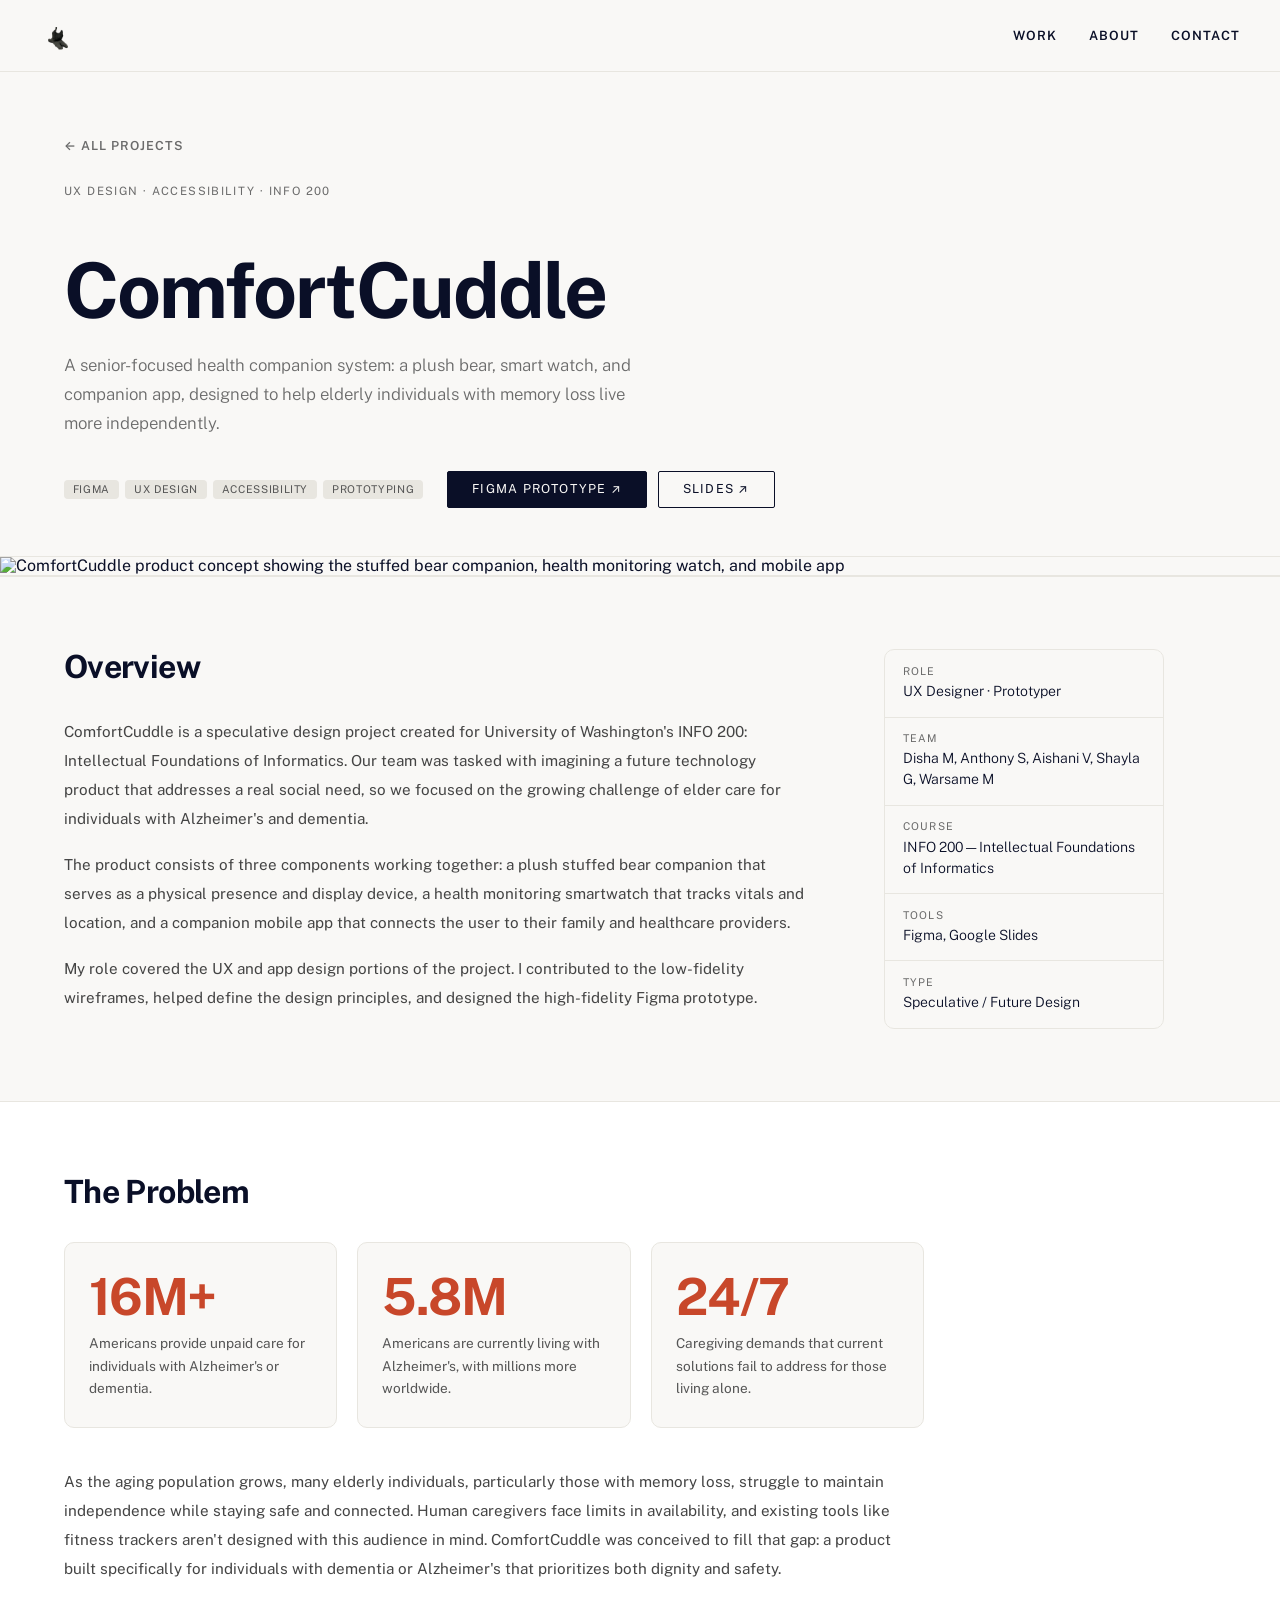
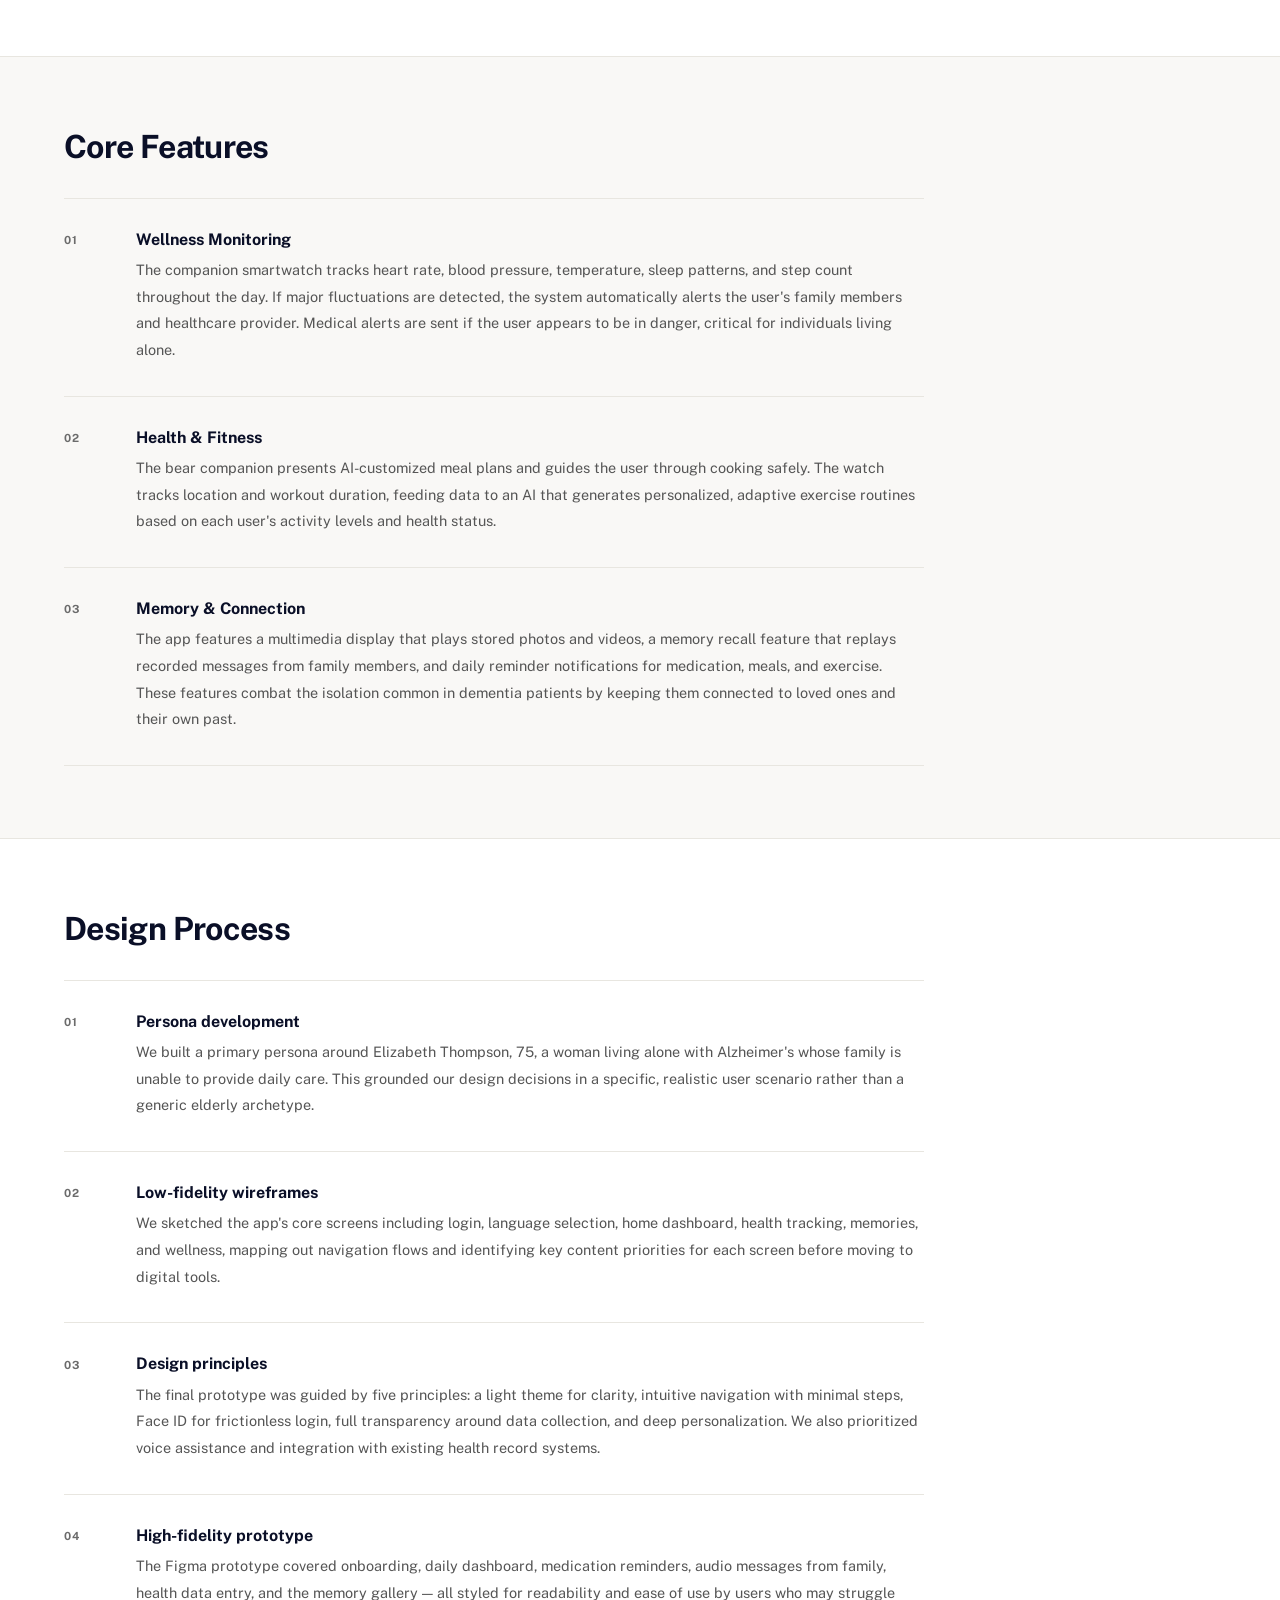
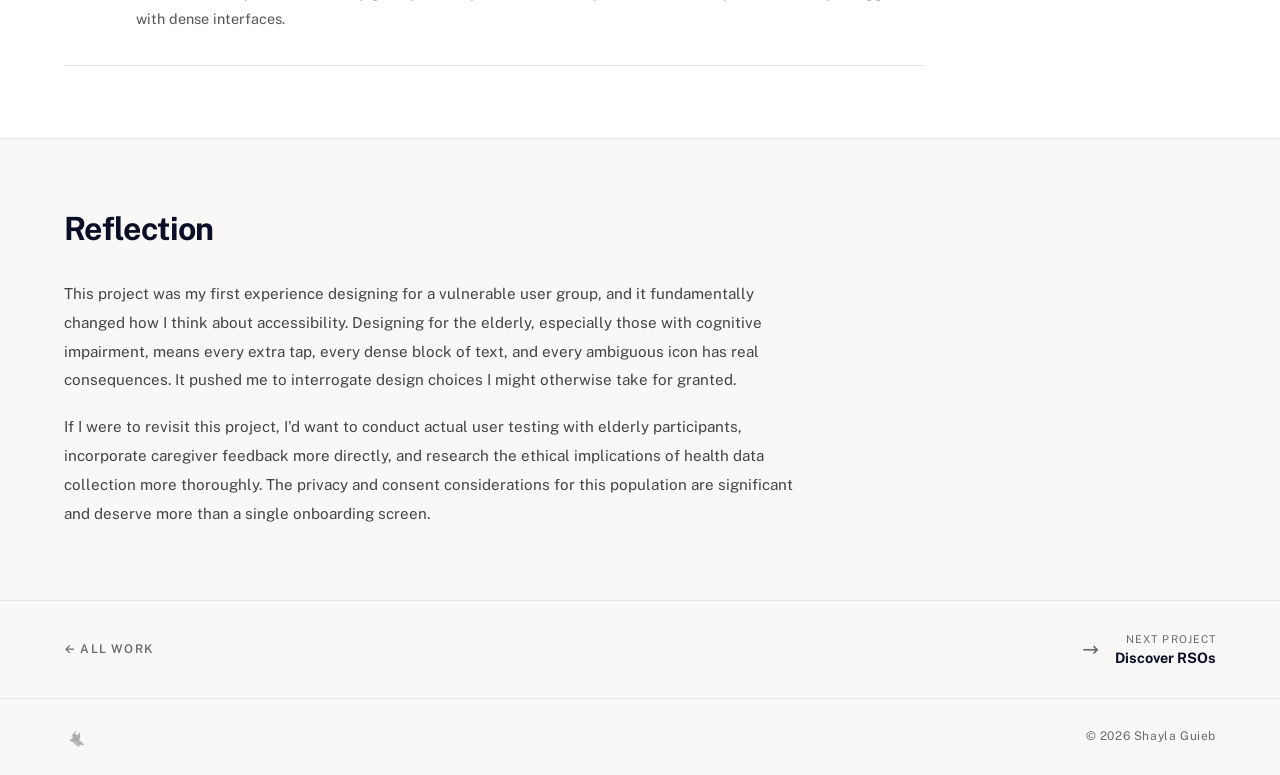
==== comfort-cuddle.html @ de9c9612 "added pages and media" ====
<!DOCTYPE html>
<html lang="en">
<head>
  <meta charset="UTF-8">
  <meta name="viewport" content="width=device-width, initial-scale=1.0">
  <title>ComfortCuddle — Shayla Guieb</title>
  <link rel="icon" type="image/png" href="../img/sparkle.png">
  <link rel="stylesheet" href="../style/normalize.css">
  <link rel="preconnect" href="https://fonts.googleapis.com">
  <link rel="preconnect" href="https://fonts.gstatic.com" crossorigin>
  <link href="https://fonts.googleapis.com/css2?family=Public+Sans:ital,wght@0,300;0,400;0,700;1,300&family=Inter:wght@400;600;700&display=swap" rel="stylesheet">
  <link rel="stylesheet" href="../style/style.css">
  <link rel="stylesheet" href="../style/project.css">
</head>
<body>

  <a href="#project-main" class="skip-link">Skip to main content</a>

  <nav class="navbar">
    <a href="../index.html" class="nav-logo">
      <img src="../img/kitty-logo.png" alt="Shayla Guieb — home">
    </a>
    <button id="nav-toggle" class="nav-toggle" aria-label="Menu" aria-expanded="false" aria-controls="nav-links">☰</button>
    <ul id="nav-links" class="nav-links">
      <li><a href="../index.html#projects">Work</a></li>
      <li><a href="../index.html#about">About</a></li>
      <li><a href="../index.html#contact">Contact</a></li>
    </ul>
  </nav>

  <main id="project-main">

    <header class="project-header">
      <div class="project-header-inner">
        <a href="../index.html#projects" class="back-link" aria-label="Back to all projects">← All projects</a>
        <p class="project-header-category">UX Design · Accessibility · INFO 200</p>
        <h1 class="project-header-title">ComfortCuddle</h1>
        <p class="project-header-summary">A senior-focused health companion system: a plush bear, smart watch, and companion app, designed to help elderly individuals with memory loss live more independently.</p>
        <div class="project-header-meta">
          <div class="tags">
            <span class="tag">Figma</span>
            <span class="tag">UX Design</span>
            <span class="tag">Accessibility</span>
            <span class="tag">Prototyping</span>
          </div>
          <div class="project-header-links">
            <a href="https://www.figma.com/proto/YnvKgkCjQiuyaHupKUK19v/Comfort-Cuddle?page-id=0%3A1&node-id=55-77&p=f&viewport=249%2C291%2C0.11&t=Nt4t6oszc3dZw15t-1&scaling=scale-down&content-scaling=fixed&starting-point-node-id=2%3A2&show-proto-sidebar=1" class="btn btn-filled" target="_blank" rel="noopener noreferrer" aria-label="View Figma prototype (opens in new tab)">Figma prototype ↗</a>
            <a href="https://docs.google.com/presentation/d/1N9ZGpDZ2kBaJhHIk1Wv3n2981c52BxX_RMBIglSvc7k/edit?usp=sharing" class="btn btn-outline" target="_blank" rel="noopener noreferrer" aria-label="View presentation slides (opens in new tab)">Slides ↗</a>
          </div>
        </div>
      </div>
    </header>

    <div class="project-hero-img" role="img" aria-label="ComfortCuddle app prototype screens">
      <img src="../img/comfort-cuddle-bkg.png" alt="ComfortCuddle product concept showing the stuffed bear companion, health monitoring watch, and mobile app">
    </div>

    <section class="project-section" aria-labelledby="overview-heading">
      <div class="project-content-grid">
        <div class="project-prose">
          <h2 id="overview-heading" class="project-section-heading">Overview</h2>
          <p>ComfortCuddle is a speculative design project created for University of Washington's INFO 200: Intellectual Foundations of Informatics. Our team was tasked with imagining a future technology product that addresses a real social need, so we focused on the growing challenge of elder care for individuals with Alzheimer's and dementia.</p>
          <p>The product consists of three components working together: a plush stuffed bear companion that serves as a physical presence and display device, a health monitoring smartwatch that tracks vitals and location, and a companion mobile app that connects the user to their family and healthcare providers.</p>
          <p>My role covered the UX and app design portions of the project. I contributed to the low-fidelity wireframes, helped define the design principles, and designed the high-fidelity Figma prototype.</p>
        </div>
        <aside class="project-sidebar" aria-label="Project details">
          <dl class="project-meta-list">
            <div class="project-meta-item">
              <dt>Role</dt>
              <dd>UX Designer · Prototyper</dd>
            </div>
            <div class="project-meta-item">
              <dt>Team</dt>
              <dd>Disha M, Anthony S, Aishani V, Shayla G, Warsame M</dd>
            </div>
            <div class="project-meta-item">
              <dt>Course</dt>
              <dd>INFO 200 — Intellectual Foundations of Informatics</dd>
            </div>
            <div class="project-meta-item">
              <dt>Tools</dt>
              <dd>Figma, Google Slides</dd>
            </div>
            <div class="project-meta-item">
              <dt>Type</dt>
              <dd>Speculative / Future Design</dd>
            </div>
          </dl>
        </aside>
      </div>
    </section>

    <section class="project-section project-section--alt" aria-labelledby="problem-heading">
      <div class="project-content-wide">
        <h2 id="problem-heading" class="project-section-heading">The Problem</h2>
        <div class="findings-grid">
          <div class="finding">
            <span class="finding-stat">16M+</span>
            <p>Americans provide unpaid care for individuals with Alzheimer's or dementia.</p>
          </div>
          <div class="finding">
            <span class="finding-stat">5.8M</span>
            <p>Americans are currently living with Alzheimer's, with millions more worldwide.</p>
          </div>
          <div class="finding">
            <span class="finding-stat">24/7</span>
            <p>Caregiving demands that current solutions fail to address for those living alone.</p>
          </div>
        </div>
        <div class="project-prose project-prose--padded">
          <p>As the aging population grows, many elderly individuals, particularly those with memory loss, struggle to maintain independence while staying safe and connected. Human caregivers face limits in availability, and existing tools like fitness trackers aren't designed with this audience in mind. ComfortCuddle was conceived to fill that gap: a product built specifically for individuals with dementia or Alzheimer's that prioritizes both dignity and safety.</p>
        </div>
      </div>
    </section>

    <section class="project-section" aria-labelledby="features-heading">
      <div class="project-content-wide">
        <h2 id="features-heading" class="project-section-heading">Core Features</h2>
        <ol class="process-steps">
          <li class="process-step">
            <span class="process-step-number" aria-hidden="true">01</span>
            <div>
              <h3>Wellness Monitoring</h3>
              <p>The companion smartwatch tracks heart rate, blood pressure, temperature, sleep patterns, and step count throughout the day. If major fluctuations are detected, the system automatically alerts the user's family members and healthcare provider. Medical alerts are sent if the user appears to be in danger, critical for individuals living alone.</p>
            </div>
          </li>
          <li class="process-step">
            <span class="process-step-number" aria-hidden="true">02</span>
            <div>
              <h3>Health &amp; Fitness</h3>
              <p>The bear companion presents AI-customized meal plans and guides the user through cooking safely. The watch tracks location and workout duration, feeding data to an AI that generates personalized, adaptive exercise routines based on each user's activity levels and health status.</p>
            </div>
          </li>
          <li class="process-step">
            <span class="process-step-number" aria-hidden="true">03</span>
            <div>
              <h3>Memory &amp; Connection</h3>
              <p>The app features a multimedia display that plays stored photos and videos, a memory recall feature that replays recorded messages from family members, and daily reminder notifications for medication, meals, and exercise. These features combat the isolation common in dementia patients by keeping them connected to loved ones and their own past.</p>
            </div>
          </li>
        </ol>
      </div>
    </section>

    <section class="project-section project-section--alt" aria-labelledby="design-heading">
      <div class="project-content-wide">
        <h2 id="design-heading" class="project-section-heading">Design Process</h2>
        <ol class="process-steps">
          <li class="process-step">
            <span class="process-step-number" aria-hidden="true">01</span>
            <div>
              <h3>Persona development</h3>
              <p>We built a primary persona around Elizabeth Thompson, 75, a woman living alone with Alzheimer's whose family is unable to provide daily care. This grounded our design decisions in a specific, realistic user scenario rather than a generic elderly archetype.</p>
            </div>
          </li>
          <li class="process-step">
            <span class="process-step-number" aria-hidden="true">02</span>
            <div>
              <h3>Low-fidelity wireframes</h3>
              <p>We sketched the app's core screens including login, language selection, home dashboard, health tracking, memories, and wellness, mapping out navigation flows and identifying key content priorities for each screen before moving to digital tools.</p>
            </div>
          </li>
          <li class="process-step">
            <span class="process-step-number" aria-hidden="true">03</span>
            <div>
              <h3>Design principles</h3>
              <p>The final prototype was guided by five principles: a light theme for clarity, intuitive navigation with minimal steps, Face ID for frictionless login, full transparency around data collection, and deep personalization. We also prioritized voice assistance and integration with existing health record systems.</p>
            </div>
          </li>
          <li class="process-step">
            <span class="process-step-number" aria-hidden="true">04</span>
            <div>
              <h3>High-fidelity prototype</h3>
              <p>The Figma prototype covered onboarding, daily dashboard, medication reminders, audio messages from family, health data entry, and the memory gallery — all styled for readability and ease of use by users who may struggle with dense interfaces.</p>
            </div>
          </li>
        </ol>
      </div>
    </section>

    <section class="project-section" aria-labelledby="reflection-heading">
      <div class="project-content-grid">
        <div class="project-prose">
          <h2 id="reflection-heading" class="project-section-heading">Reflection</h2>
          <p>This project was my first experience designing for a vulnerable user group, and it fundamentally changed how I think about accessibility. Designing for the elderly, especially those with cognitive impairment, means every extra tap, every dense block of text, and every ambiguous icon has real consequences. It pushed me to interrogate design choices I might otherwise take for granted.</p>
          <p>If I were to revisit this project, I'd want to conduct actual user testing with elderly participants, incorporate caregiver feedback more directly, and research the ethical implications of health data collection more thoroughly. The privacy and consent considerations for this population are significant and deserve more than a single onboarding screen.</p>
        </div>
      </div>
    </section>

    <nav class="project-nav" aria-label="Navigate between projects">
      <a href="../index.html#projects" class="project-nav-all">← All work</a>
      <a href="discover-rsos.html" class="project-nav-link project-nav-link--next">
        <span class="project-nav-label">
          <span class="project-nav-hint">Next project</span>
          <span class="project-nav-title">Discover RSOs</span>
        </span>
        <span class="project-nav-dir" aria-hidden="true">→</span>
      </a>
    </nav>

  </main>

  <footer class="site-footer">
    <img src="../img/kitty-logo.png" alt="">
    <p>© 2026 Shayla Guieb</p>
  </footer>

  <script src="../js/script.js"></script>
</body>
</html>
---- style/style.css ----
/*------------------------------------------------------------------
  Fonts
------------------------------------------------------------------*/
@import url('https://fonts.googleapis.com/css2?family=Public+Sans:ital,wght@0,300;0,400;0,700;1,300&family=Inter:wght@400;600;700&display=swap');

@font-face {
  font-family: 'Sloop';
  src: url('../assets/Sloop-ScriptThree.woff2') format('woff2'),
       url('../assets/Sloop-ScriptThree.woff')  format('woff'),
       url('../assets/Sloop-ScriptThree.ttf')   format('truetype');
  font-weight: normal;
  font-style: normal;
  font-display: swap;
}

/*------------------------------------------------------------------
  Variables
------------------------------------------------------------------*/
:root {
  --navy:         #0a0f27;
  --off-white:    #f9f8f6;
  --warm-gray:    #e8e6e0;
  --mid-gray:     #6b6b6b;
  --accent:       #c8472a;
  --navbar-h:     4.5rem;
  --font-body:    'Public Sans', system-ui, -apple-system, sans-serif;
  --font-display: 'Public Sans', 'Inter', system-ui, sans-serif;
  --font-script:  'Sloop', 'Segoe Script', 'Brush Script MT', cursive;
}

/*------------------------------------------------------------------
  Base
------------------------------------------------------------------*/
*, *::before, *::after { box-sizing: border-box; margin: 0; padding: 0; }

body {
  font-family: var(--font-body);
  background: var(--off-white);
  color: var(--navy);
  overflow-x: hidden;
}

img { display: block; max-width: 100%; }

/*------------------------------------------------------------------
  Focus styles
------------------------------------------------------------------*/
:focus-visible {
  outline: 2px solid var(--accent);
  outline-offset: 3px;
  border-radius: 2px;
}

/*------------------------------------------------------------------
  Skip navigation
------------------------------------------------------------------*/
.skip-link {
  position: absolute;
  top: -100%;
  left: 1rem;
  background: var(--navy);
  color: var(--off-white);
  padding: 0.5rem 1.25rem;
  font-family: var(--font-display);
  font-size: 0.85rem;
  font-weight: 600;
  letter-spacing: 0.05em;
  border-radius: 0 0 4px 4px;
  z-index: 9999;
  text-decoration: none;
  transition: top 0.15s;
}
.skip-link:focus { top: 0; }

/*------------------------------------------------------------------
  Navbar
------------------------------------------------------------------*/
.navbar {
  position: sticky;
  top: 0;
  z-index: 1000;
  height: var(--navbar-h);
  display: flex;
  align-items: center;
  padding: 0 2.5rem;
  gap: 1.5rem;
  background: var(--off-white);
  border-bottom: 1px solid var(--warm-gray);
}
.nav-logo img { height: 40px; width: auto; }
.nav-links {
  display: flex;
  gap: 2rem;
  list-style: none;
  margin-left: auto;
}
.nav-links a {
  font-size: 0.8rem;
  letter-spacing: 0.08em;
  text-transform: uppercase;
  font-weight: 600;
  font-family: var(--font-display);
  color: var(--navy);
  text-decoration: none;
  transition: opacity 0.2s;
}
.nav-links a:hover { opacity: 0.45; }
.nav-toggle {
  display: none;
  margin-left: auto;
  background: none;
  border: none;
  font-size: 1.5rem;
  cursor: pointer;
  color: var(--navy);
  padding: 0;
}

/*------------------------------------------------------------------
  Hero
------------------------------------------------------------------*/
.hero {
  display: flex;
  align-items: center;
  justify-content: center;
  min-height: calc(100vh - var(--navbar-h));
  padding: 0 4rem;
}
.hero-left {
  display: flex;
  flex-direction: column;
  justify-content: center;
  gap: 2rem;
  max-width: 700px;
  width: 100%;
}
.wordmark { position: relative; display: inline-block; width: fit-content; }
.wordmark-main {
  font-family: var(--font-display);
  font-size: clamp(5rem, 10vw, 10rem);
  font-weight: 700;
  letter-spacing: -0.03em;
  line-height: 1;
  color: var(--navy);
  margin: 0;
}
.wordmark-script {
  font-family: var(--font-script);
  font-size: clamp(2rem, 3vw, 3rem);
  color: var(--navy);
  position: absolute;
  left: 100%;
  top: 85%;
  transform: translateX(-40%) rotate(-18deg);
  transform-origin: left top;
  white-space: nowrap;
  pointer-events: none;
  line-height: 1;
}
.hero-tagline {
  font-size: 0.95rem;
  line-height: 1.85;
  color: var(--mid-gray);
  font-style: italic;
  font-weight: 300;
  font-family: var(--font-body);
  max-width: 300px;
}
.hero-ctas { display: flex; gap: 0.75rem; flex-wrap: wrap; align-items: center; }


/*------------------------------------------------------------------
  Buttons
------------------------------------------------------------------*/
.btn {
  display: inline-block;
  font-family: var(--font-display);
  font-size: 0.78rem;
  letter-spacing: 0.1em;
  text-transform: uppercase;
  text-decoration: none;
  padding: 0.65rem 1.5rem;
  border-radius: 2px;
  border: 1px solid var(--navy);
  transition: background 0.15s, color 0.15s, border-color 0.15s;
  cursor: pointer;
  white-space: nowrap;
}
.btn-filled { background: var(--navy); color: var(--off-white); }
.btn-filled:hover { background: var(--accent); border-color: var(--accent); }
.btn-outline { background: transparent; color: var(--navy); }
.btn-outline:hover { background: var(--navy); color: var(--off-white); }
.btn-sm {
  font-size: 0.72rem;
  padding: 0.45rem 1rem;
  background: transparent;
  color: var(--navy);
  border: 1px solid var(--warm-gray);
  border-radius: 6px;
}
.btn-sm:hover { background: var(--navy); color: var(--off-white); border-color: var(--navy); }

/*------------------------------------------------------------------
  Section chrome
------------------------------------------------------------------*/
section { padding: 5rem 4rem; border-top: 1px solid var(--warm-gray); }
.section-label {
  font-size: 0.7rem;
  letter-spacing: 0.15em;
  text-transform: uppercase;
  color: var(--mid-gray);
  display: flex;
  align-items: center;
  gap: 0.75rem;
  margin-bottom: 3rem;
}
.section-label::after { content: ''; flex: 1; height: 1px; background: var(--warm-gray); }

/*------------------------------------------------------------------
  Projects grid — cards with gap + rounded corners
------------------------------------------------------------------*/
.projects-grid {
  display: grid;
  grid-template-columns: repeat(2, 1fr);
  gap: 1.25rem;
}

.project-card {
  display: flex;
  flex-direction: column;
  border: 1px solid var(--warm-gray);
  border-radius: 12px;
  overflow: hidden;
  background: var(--off-white);
  transition: background 0.2s, box-shadow 0.2s, transform 0.2s;
  cursor: pointer;
}
.project-card:hover {
  background: #fff;
  box-shadow: 0 8px 28px rgba(0,0,0,0.08);
  transform: translateY(-2px);
}

.project-img-wrap {
  width: 100%;
  aspect-ratio: 16 / 9;
  overflow: hidden;
}
.project-img-wrap img {
  width: 100%;
  height: 100%;
  object-fit: cover;
  filter: grayscale(15%);
  transition: filter 0.35s, transform 0.35s;
}
.project-card:hover .project-img-wrap img {
  filter: grayscale(0%);
  transform: scale(1.02);
}
.project-img-placeholder {
  display: flex;
  align-items: center;
  justify-content: center;
}
.project-img-placeholder svg {
  width: 100%;
  height: 100%;
  max-width: 100%;
}

.project-body {
  padding: 1.5rem 1.5rem 1rem;
  flex: 1;
  display: flex;
  flex-direction: column;
  gap: 0.5rem;
}
.project-type {
  font-size: 0.7rem;
  letter-spacing: 0.1em;
  text-transform: uppercase;
  font-family: var(--font-display);
  color: var(--mid-gray);
  display: flex;
  align-items: center;
  gap: 0.5rem;
  flex-wrap: wrap;
}
.project-title {
  font-size: 1.3rem;
  font-weight: 700;
  font-family: var(--font-display);
  color: var(--navy);
  line-height: 1.2;
}
.project-desc { font-size: 0.85rem; color: #555; line-height: 1.75; flex: 1; font-family: var(--font-body); }

.project-footer {
  display: flex;
  justify-content: space-between;
  align-items: center;
  padding: 1rem 1.5rem;
  border-top: 1px solid var(--warm-gray);
  gap: 1rem;
}
.tags { display: flex; gap: 0.4rem; flex-wrap: wrap; }
.tag {
  font-size: 0.67rem;
  letter-spacing: 0.06em;
  text-transform: uppercase;
  padding: 0.2rem 0.55rem;
  background: var(--warm-gray);
  border-radius: 4px;
  color: #555;
}
.badge-wip {
  font-size: 0.65rem;
  letter-spacing: 0.06em;
  text-transform: uppercase;
  padding: 0.15rem 0.5rem;
  background: #fff8dc;
  color: #8a6800;
  border-radius: 4px;
  border: 1px solid #f0d870;
}

/*------------------------------------------------------------------
  About
------------------------------------------------------------------*/
.about-section { background: var(--off-white); }
.about-grid {
  display: grid;
  grid-template-columns: 1fr 1fr;
  gap: 5rem;
  align-items: start;
}
.about-heading {
  font-family: var(--font-display);
  font-size: clamp(3rem, 5vw, 5rem);
  color: var(--navy);
  line-height: 1;
  margin-bottom: 1.5rem;
}
.about-text p { font-size: 0.92rem; color: #444; line-height: 1.85; margin-bottom: 1rem; font-family: var(--font-body); }
.about-meta {
  display: flex;
  flex-direction: column;
  gap: 0.4rem;
  margin-top: 1.5rem;
  padding-top: 1.5rem;
  border-top: 1px solid var(--warm-gray);
}
.about-meta span { font-size: 0.82rem; color: var(--mid-gray); font-weight: 300; }
.about-skills {
  display: grid;
  grid-template-columns: 1fr 1fr;
  gap: 1.25rem;
}
.skill-block {
  padding: 1.25rem;
  border: 1px solid var(--warm-gray);
  border-radius: 10px;
}
.skill-block h4 {
  font-size: 0.68rem;
  letter-spacing: 0.12em;
  text-transform: uppercase;
  color: var(--mid-gray);
  margin-bottom: 0.75rem;
  font-weight: 400;
}
.skill-block ul { list-style: none; display: flex; flex-direction: column; gap: 0.45rem; }
.skill-block li { font-size: 0.88rem; color: var(--navy); font-weight: 300; }

/*------------------------------------------------------------------
  Contact
------------------------------------------------------------------*/
.contact-section {
  background: var(--off-white);
  color: var(--navy);
  text-align: center;
  padding: 6rem 4rem;
}
.contact-section .section-label { justify-content: center; }
.contact-heading {
  font-family: var(--font-display);
  font-size: clamp(3.5rem, 7vw, 6rem);
  color: var(--navy);
  line-height: 1;
  margin-bottom: 1rem;
}
.contact-sub { font-size: 0.95rem; color: var(--mid-gray); margin-bottom: 2.5rem; font-weight: 300; }
.contact-links { display: flex; justify-content: center; gap: 0.75rem; flex-wrap: wrap; }

/*------------------------------------------------------------------
  Footer
------------------------------------------------------------------*/
.site-footer {
  padding: 1.5rem 4rem;
  display: flex;
  justify-content: space-between;
  align-items: center;
  border-top: 1px solid var(--warm-gray);
}
.site-footer img { height: 28px; opacity: 0.35; }
.site-footer p { font-size: 0.75rem; color: var(--mid-gray); letter-spacing: 0.05em; }

/*------------------------------------------------------------------
  3-column on wide screens
------------------------------------------------------------------*/
@media (min-width: 1100px) {
  .projects-grid { grid-template-columns: repeat(3, 1fr); }
}

/*------------------------------------------------------------------
  Tablet
------------------------------------------------------------------*/
@media (max-width: 1024px) {
  .projects-grid { grid-template-columns: 1fr; }
}

/*------------------------------------------------------------------
  Mobile
------------------------------------------------------------------*/
@media (max-width: 700px) {
  .nav-toggle { display: block; }
  .nav-links {
    display: none;
    position: absolute;
    top: var(--navbar-h);
    left: 0; right: 0;
    background: var(--off-white);
    flex-direction: column;
    padding: 1.5rem 2rem;
    gap: 1.5rem;
    margin: 0;
    border-bottom: 1px solid var(--warm-gray);
  }
  .nav-links.active { display: flex; }
  .hero { grid-template-columns: 1fr; min-height: auto; }
  .hero { padding: 0 1.5rem; }
  .hero-left { padding: 3rem 0; }
  section { padding: 3rem 1.5rem; }
  .contact-section { padding: 4rem 1.5rem; }
  .site-footer { padding: 1.5rem; }
  .about-grid { grid-template-columns: 1fr; gap: 2.5rem; }
  .about-skills { grid-template-columns: 1fr 1fr; }
  .projects-grid { grid-template-columns: 1fr; }
}

@media (min-width: 701px) {
  .nav-toggle { display: none !important; }
  .nav-links {
    display: flex !important;
    position: static !important;
    background: none !important;
    flex-direction: row !important;
    border: none !important;
    padding: 0 !important;
  }
}
---- style/project.css ----
/*------------------------------------------------------------------
  project.css
  Styles specific to project detail pages.
  Load AFTER style.css — inherits all variables and base rules.
------------------------------------------------------------------*/

/*------------------------------------------------------------------
  Project header
------------------------------------------------------------------*/
.project-header {
  padding: 4rem 4rem 3rem;
  border-bottom: 1px solid var(--warm-gray);
}
.project-header-inner {
  max-width: 860px;
}
.back-link {
  display: inline-flex;
  align-items: center;
  gap: 0.4rem;
  font-size: 0.78rem;
  letter-spacing: 0.08em;
  text-transform: uppercase;
  font-family: var(--font-display);
  font-weight: 600;
  color: var(--mid-gray);
  text-decoration: none;
  margin-bottom: 2rem;
  transition: color 0.15s;
}
.back-link:hover { color: var(--navy); }

.project-header-category {
  font-size: 0.72rem;
  letter-spacing: 0.12em;
  text-transform: uppercase;
  font-family: var(--font-display);
  color: var(--mid-gray);
  margin-bottom: 0.75rem;
}
.project-header-title {
  font-family: var(--font-display);
  font-size: clamp(2.5rem, 6vw, 5rem);
  font-weight: 700;
  letter-spacing: -0.025em;
  line-height: 1.05;
  color: var(--navy);
  margin-bottom: 1.25rem;
}
.project-header-summary {
  font-size: 1.05rem;
  line-height: 1.75;
  color: var(--mid-gray);
  font-weight: 300;
  max-width: 600px;
  margin-bottom: 2rem;
}
.project-header-meta {
  display: flex;
  align-items: center;
  gap: 1.5rem;
  flex-wrap: wrap;
}
.project-header-links {
  display: flex;
  gap: 0.65rem;
  flex-wrap: wrap;
}

/*------------------------------------------------------------------
  Hero image
------------------------------------------------------------------*/
.project-hero-img {
  width: 100%;
  max-height: 560px;
  overflow: hidden;
  border-bottom: 1px solid var(--warm-gray);
}
.project-hero-img img {
  width: 100%;
  height: 100%;
  object-fit: cover;
  object-position: top center;
  display: block;
}

/*------------------------------------------------------------------
  Section base
------------------------------------------------------------------*/
.project-section {
  padding: 4.5rem 4rem;
  border-top: 1px solid var(--warm-gray);
}
.project-section--alt {
  background: #fff;
}
.project-section-heading {
  font-family: var(--font-display);
  font-size: clamp(1.4rem, 3vw, 2rem);
  font-weight: 700;
  letter-spacing: -0.02em;
  color: var(--navy);
  margin-bottom: 2rem;
}

/*------------------------------------------------------------------
  Layout helpers
------------------------------------------------------------------*/

/* Two-column: prose + sidebar */
.project-content-grid {
  display: grid;
  grid-template-columns: 1fr 280px;
  gap: 5rem;
  align-items: start;
  max-width: 1100px;
}

/* Full-width prose block */
.project-content-wide {
  max-width: 860px;
}

.project-prose p {
  font-size: 0.95rem;
  line-height: 1.9;
  color: #444;
  margin-bottom: 1.1rem;
}
.project-prose p:last-child { margin-bottom: 0; }
.project-prose--padded { margin-top: 2.5rem; }

/*------------------------------------------------------------------
  Sidebar metadata
------------------------------------------------------------------*/
.project-sidebar {
  position: sticky;
  top: calc(var(--navbar-h) + 2rem);
}
.project-meta-list {
  display: flex;
  flex-direction: column;
  gap: 0;
  border: 1px solid var(--warm-gray);
  border-radius: 10px;
  overflow: hidden;
}
.project-meta-item {
  padding: 0.9rem 1.1rem;
  border-bottom: 1px solid var(--warm-gray);
}
.project-meta-item:last-child { border-bottom: none; }
.project-meta-item dt {
  font-size: 0.67rem;
  letter-spacing: 0.12em;
  text-transform: uppercase;
  color: var(--mid-gray);
  font-weight: 400;
  margin-bottom: 0.25rem;
}
.project-meta-item dd {
  font-size: 0.88rem;
  color: var(--navy);
  font-weight: 300;
  line-height: 1.5;
}

/*------------------------------------------------------------------
  Process steps
------------------------------------------------------------------*/
.process-steps {
  list-style: none;
  display: flex;
  flex-direction: column;
  gap: 0;
}
.process-step {
  display: grid;
  grid-template-columns: 3rem 1fr;
  gap: 1.5rem;
  align-items: start;
  padding: 2rem 0;
  border-bottom: 1px solid var(--warm-gray);
}
.process-step:first-child { border-top: 1px solid var(--warm-gray); }
.process-step-number {
  font-family: var(--font-display);
  font-size: 0.7rem;
  font-weight: 700;
  letter-spacing: 0.1em;
  color: var(--mid-gray);
  padding-top: 0.2rem;
}
.process-step h3 {
  font-family: var(--font-display);
  font-size: 1rem;
  font-weight: 700;
  color: var(--navy);
  margin-bottom: 0.5rem;
}
.process-step p {
  font-size: 0.9rem;
  line-height: 1.85;
  color: #555;
}

/*------------------------------------------------------------------
  Figure gallery
------------------------------------------------------------------*/
.project-gallery {
  display: grid;
  grid-template-columns: 1fr 1fr;
  gap: 1.25rem;
}
.project-figure {
  margin: 0;
}
.project-figure--full {
  grid-column: 1 / -1;
}
.project-figure--half {
  grid-column: span 1;
}
.project-figure img {
  width: 100%;
  height: auto;
  border-radius: 8px;
  border: 1px solid var(--warm-gray);
  display: block;
}
.project-figure figcaption {
  font-size: 0.78rem;
  color: var(--mid-gray);
  line-height: 1.6;
  margin-top: 0.6rem;
  font-style: italic;
}

/*------------------------------------------------------------------
  Findings grid
------------------------------------------------------------------*/
.findings-grid {
  display: grid;
  grid-template-columns: repeat(3, 1fr);
  gap: 1.25rem;
  margin-bottom: 0;
}
.finding {
  padding: 1.75rem 1.5rem;
  border: 1px solid var(--warm-gray);
  border-radius: 10px;
  background: var(--off-white);
}
.finding-stat {
  display: block;
  font-family: var(--font-display);
  font-size: clamp(2rem, 4vw, 3.5rem);
  font-weight: 700;
  letter-spacing: -0.03em;
  color: var(--accent);
  line-height: 1;
  margin-bottom: 0.6rem;
}
.finding p {
  font-size: 0.85rem;
  color: #555;
  line-height: 1.65;
}

/*------------------------------------------------------------------
  Project navigation
------------------------------------------------------------------*/
.project-nav {
  display: flex;
  align-items: center;
  justify-content: space-between;
  padding: 2rem 4rem;
  border-top: 1px solid var(--warm-gray);
  gap: 1rem;
}
.project-nav-link {
  display: flex;
  align-items: center;
  gap: 1rem;
  text-decoration: none;
  color: var(--navy);
  transition: opacity 0.2s;
  max-width: 280px;
}
.project-nav-link:hover { opacity: 0.5; }
.project-nav-link--next { text-align: right; flex-direction: row-reverse; }
.project-nav-dir {
  font-size: 1.25rem;
  color: var(--mid-gray);
  flex-shrink: 0;
}
.project-nav-label {
  display: flex;
  flex-direction: column;
  gap: 0.2rem;
}
.project-nav-hint {
  font-size: 0.67rem;
  letter-spacing: 0.1em;
  text-transform: uppercase;
  color: var(--mid-gray);
  font-family: var(--font-display);
}
.project-nav-title {
  font-size: 0.9rem;
  font-weight: 700;
  font-family: var(--font-display);
  line-height: 1.2;
}
.project-nav-all {
  font-size: 0.75rem;
  letter-spacing: 0.1em;
  text-transform: uppercase;
  font-family: var(--font-display);
  font-weight: 600;
  color: var(--mid-gray);
  text-decoration: none;
  flex-shrink: 0;
  transition: color 0.15s;
}
.project-nav-all:hover { color: var(--navy); }

/*------------------------------------------------------------------
  Tablet
------------------------------------------------------------------*/
@media (max-width: 1024px) {
  .project-content-grid {
    grid-template-columns: 1fr;
    gap: 2.5rem;
  }
  .project-sidebar {
    position: static;
  }
  .project-meta-list {
    display: grid;
    grid-template-columns: 1fr 1fr;
  }
  .project-meta-item:nth-last-child(-n+2) { border-bottom: none; }
  .findings-grid { grid-template-columns: 1fr 1fr; }
}

/*------------------------------------------------------------------
  Mobile
------------------------------------------------------------------*/
@media (max-width: 700px) {
  .project-header { padding: 2.5rem 1.5rem 2rem; }
  .project-section { padding: 3rem 1.5rem; }
  .project-gallery { grid-template-columns: 1fr; }
  .project-figure--half { grid-column: 1 / -1; }
  .findings-grid { grid-template-columns: 1fr; }
  .project-meta-list { grid-template-columns: 1fr; }
  .project-meta-item:nth-last-child(-n+2) { border-bottom: 1px solid var(--warm-gray); }
  .project-meta-item:last-child { border-bottom: none; }
  .project-nav { padding: 1.5rem; flex-wrap: wrap; }
  .project-nav-link { max-width: 100%; }
}
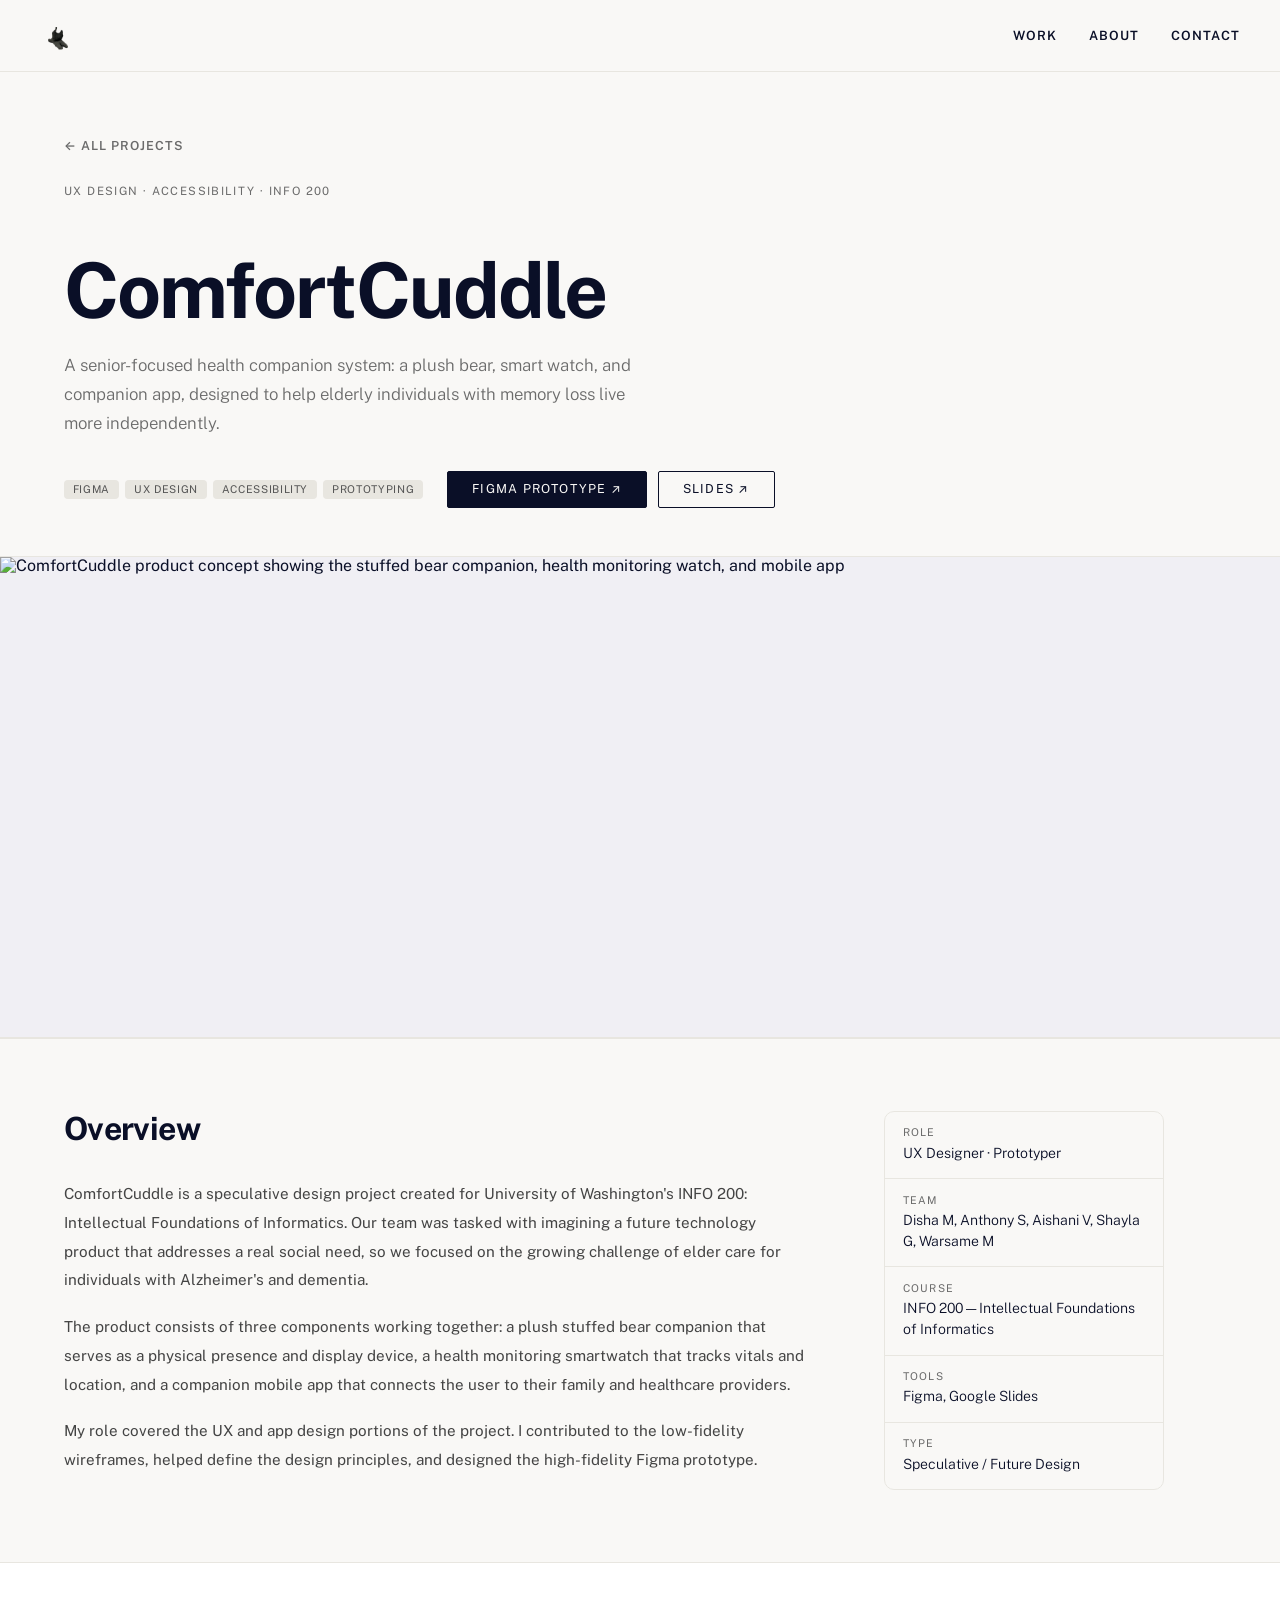
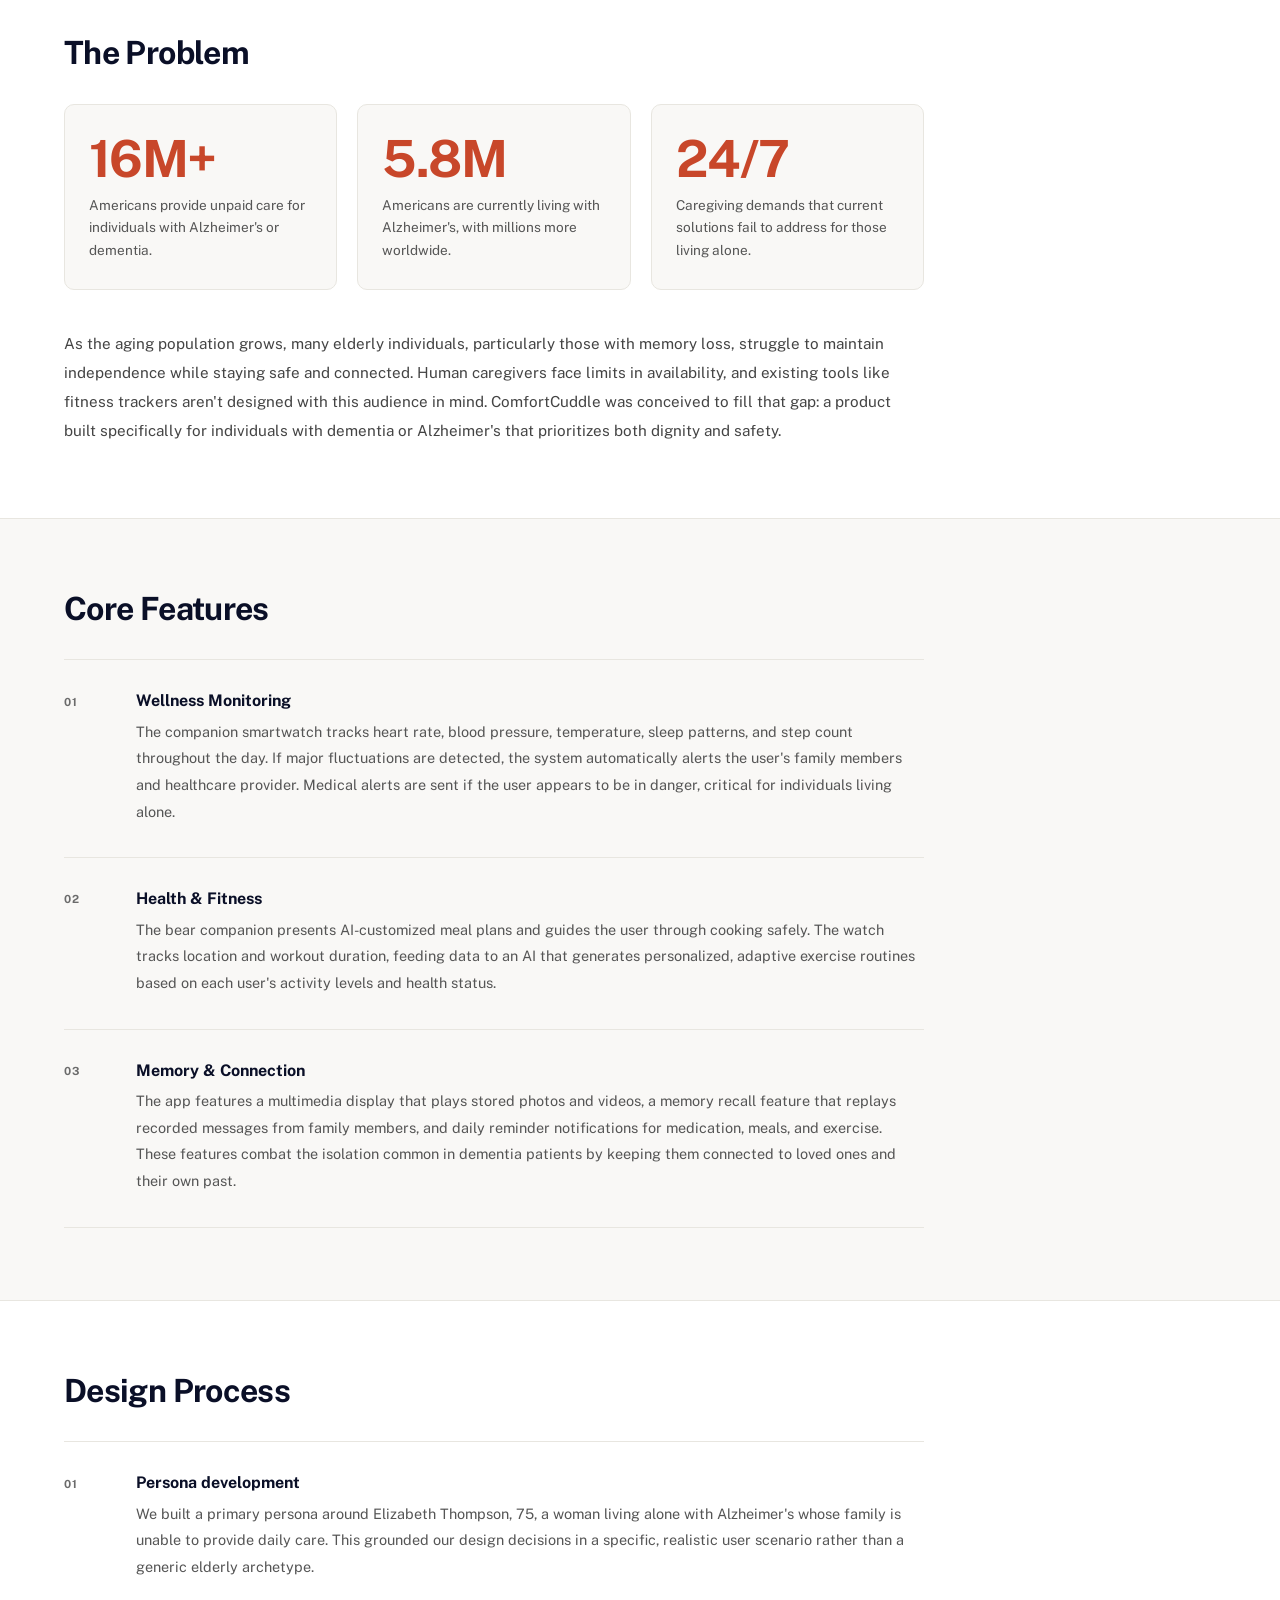
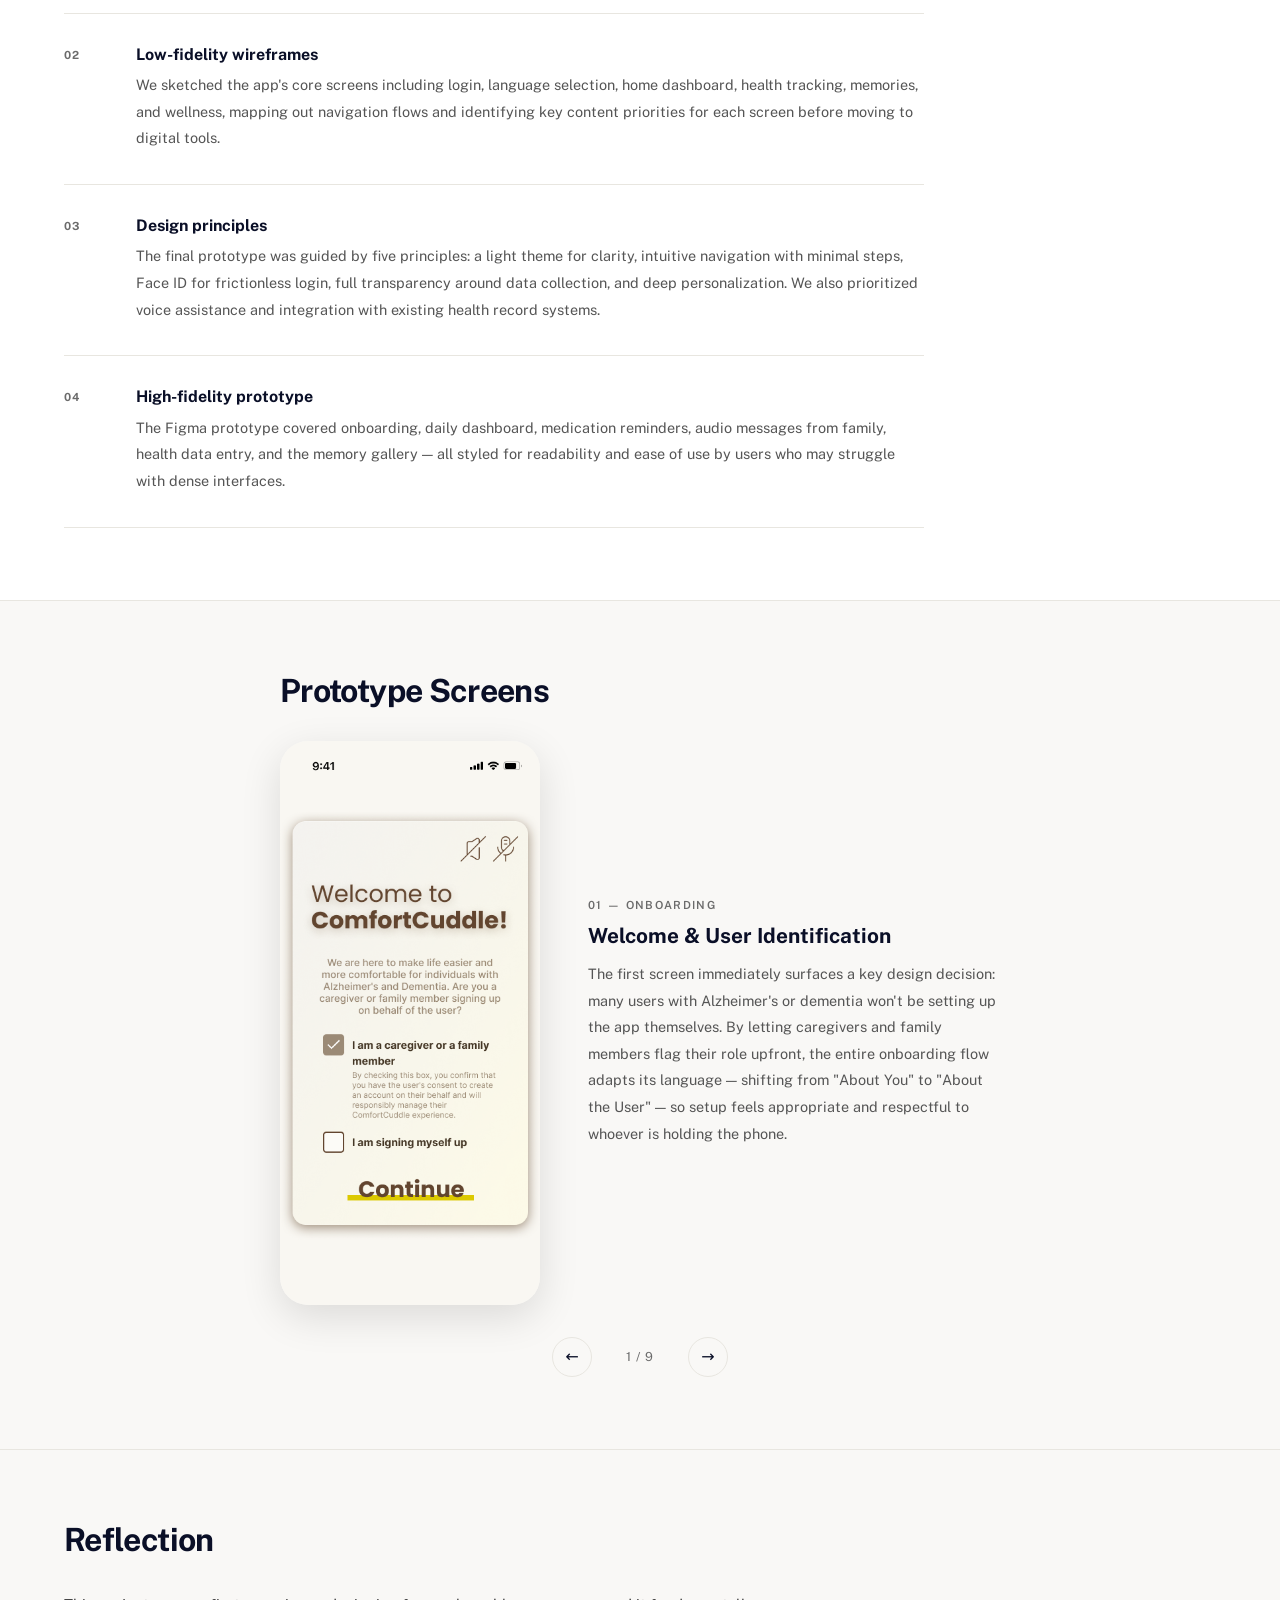
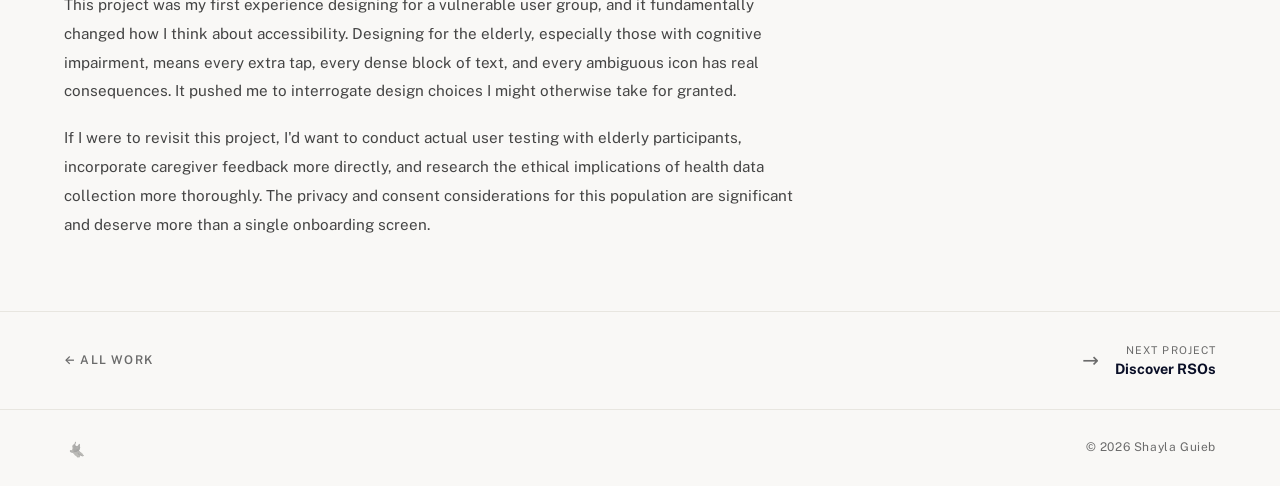
==== commit bc0ecad9: "add project page content" ====
--- a/comfort-cuddle.html
+++ b/comfort-cuddle.html
@@ -178,6 +178,115 @@
       </div>
     </section>
 
+    <section class="project-section" aria-labelledby="screens-heading">
+      <div class="project-content-centered">
+        <h2 id="screens-heading" class="project-section-heading">Prototype Screens</h2>
+
+        <div class="screen-carousel" role="region" aria-label="App prototype screens carousel">
+          <div class="screen-carousel-track">
+
+            <!-- Slide 1 -->
+            <div class="screen-slide active" role="group" aria-label="Screen 1 of 9: Welcome & User Identification">
+              <img src="../img/user-identification.png" alt="Welcome screen asking whether the user is a caregiver or signing up for themselves, with a checkbox for 'I am a caregiver or a family member' selected">
+              <div class="screen-slide-info">
+                <p class="screen-slide-label">01 — Onboarding</p>
+                <h3 class="screen-slide-title">Welcome &amp; User Identification</h3>
+                <p class="screen-caption">The first screen immediately surfaces a key design decision: many users with Alzheimer's or dementia won't be setting up the app themselves. By letting caregivers and family members flag their role upfront, the entire onboarding flow adapts its language — shifting from "About You" to "About the User" — so setup feels appropriate and respectful to whoever is holding the phone.</p>
+              </div>
+            </div>
+
+            <!-- Slide 2 -->
+            <div class="screen-slide" role="group" aria-label="Screen 2 of 9: Privacy & Data Collection">
+              <img src="../img/data-collection.png" alt="Privacy consent screen explaining how ComfortCuddle uses health data, with a Continue button">
+              <div class="screen-slide-info">
+                <p class="screen-slide-label">02 — Onboarding</p>
+                <h3 class="screen-slide-title">Privacy &amp; Data Consent</h3>
+                <p class="screen-caption">Before any data is collected, the app presents a plain-language explanation of how health information is used — to improve services, personalize recommendations, and support research. One of our five core design principles was full transparency around data collection, especially critical for a vulnerable population whose consent must be obtained thoughtfully and explicitly.</p>
+              </div>
+            </div>
+
+            <!-- Slide 3 -->
+            <div class="screen-slide" role="group" aria-label="Screen 3 of 9: Onboarding Goals Quiz">
+              <img src="../img/onboarding-quiz.png" alt="Onboarding screen asking the user to select their goals for ComfortCuddle: Health, Memory, or Wellness">
+              <div class="screen-slide-info">
+                <p class="screen-slide-label">03 — Onboarding</p>
+                <h3 class="screen-slide-title">Goals Quiz</h3>
+                <p class="screen-caption">Rather than dumping users into a generic dashboard, the onboarding asks what matters most: Health, Memory, or Wellness. Large tap targets and single-word labels reduce cognitive load for users who may struggle with dense text. Answers feed directly into the AI's personalization engine, shaping what the app surfaces first each day.</p>
+              </div>
+            </div>
+
+            <!-- Slide 4 -->
+            <div class="screen-slide" role="group" aria-label="Screen 4 of 9: Profile Setup — Demographics (Caretaker flow)">
+              <img src="../img/profile-demographics-caretaker.png" alt="Profile setup form titled 'About the User' with fields for name, gender identity, pronouns, and age — shown in caretaker flow">
+              <div class="screen-slide-info">
+                <p class="screen-slide-label">04 — Profile Setup</p>
+                <h3 class="screen-slide-title">Demographics — Caretaker Flow</h3>
+                <p class="screen-caption">When a caregiver is setting up the profile, the form header reads "About the User" rather than "About You." This small copy shift carries real weight: it preserves the dignity of the person the account belongs to, and keeps the caregiver's role as a facilitator — not the subject — clear throughout setup.</p>
+              </div>
+            </div>
+
+            <!-- Slide 5 -->
+            <div class="screen-slide" role="group" aria-label="Screen 5 of 9: Profile Setup — Health Information (Caretaker flow)">
+              <img src="../img/profile-health-caretaker.png" alt="Health setup form titled 'About their health' with fields for heart rate, blood pressure, medications, healthcare provider, and options to connect a health app or provider chart">
+              <div class="screen-slide-info">
+                <p class="screen-slide-label">05 — Profile Setup</p>
+                <h3 class="screen-slide-title">Health Information</h3>
+                <p class="screen-caption">The health form captures baseline vitals, current medications, and the user's healthcare provider — the foundation the watch needs to detect meaningful deviations. Two integration buttons let caregivers connect an existing health app or pull records directly from the provider's chart system, reducing manual entry and the risk of errors.</p>
+              </div>
+            </div>
+
+            <!-- Slide 6 -->
+            <div class="screen-slide" role="group" aria-label="Screen 6 of 9: Home Dashboard">
+              <img src="../img/overview.png" alt="Home dashboard showing a medication reminder at 1:00 PM, an audio message from grandchildren, a Your Week section with cards for Wellness Guide, Wellness Alert, and Memories, and a bottom navigation bar">
+              <div class="screen-slide-info">
+                <p class="screen-slide-label">06 — Daily Use</p>
+                <h3 class="screen-slide-title">Home Dashboard</h3>
+                <p class="screen-caption">The dashboard is the emotional center of the app. A medication reminder anchors the top with clear time and dosage. Below it, a voice message from family plays inline — the waveform visualization is familiar and inviting. The "Your Week" card row surfaces the most urgent context — including a Wellness Alert — without overwhelming the user with information.</p>
+              </div>
+            </div>
+
+            <!-- Slide 7 -->
+            <div class="screen-slide" role="group" aria-label="Screen 7 of 9: Wellness Alert">
+              <img src="../img/wellness-warning.png" alt="Wellness screen showing a red alert banner warning of a high temperature reading and stating the healthcare provider has been contacted, alongside heart rate, blood pressure, sleep, and mental status data">
+              <div class="screen-slide-info">
+                <p class="screen-slide-label">07 — Safety</p>
+                <h3 class="screen-slide-title">Wellness Warning</h3>
+                <p class="screen-caption">When the watch detects a concerning reading — here, a high body temperature — the app surfaces a plain-language alert and confirms that the healthcare provider has already been notified. The user doesn't need to take any action; the system acts for them. This screen embodies the core safety promise of ComfortCuddle for individuals living alone.</p>
+              </div>
+            </div>
+
+            <!-- Slide 8 -->
+            <div class="screen-slide" role="group" aria-label="Screen 8 of 9: Health and Fitness">
+              <img src="../img/health-fitness.png" alt="Health and Fitness screen showing today's activities: 2,500 steps walking for 1 hour at moderate intensity, light yoga for 45 minutes at low intensity, 8 hours sleep, and 54 oz water intake">
+              <div class="screen-slide-info">
+                <p class="screen-slide-label">08 — Daily Use</p>
+                <h3 class="screen-slide-title">Health &amp; Fitness</h3>
+                <p class="screen-caption">Activity data from the smartwatch surfaces here as a clean daily log. Each card names the activity, duration, and intensity — information the AI uses to generate tomorrow's adaptive routine. Sleep and hydration fill in the full picture. A "Give these a try" section scrolls below, offering personalized suggestions without being prescriptive.</p>
+              </div>
+            </div>
+
+            <!-- Slide 9 -->
+            <div class="screen-slide" role="group" aria-label="Screen 9 of 9: Memory Gallery">
+              <img src="../img/memory.png" alt="Memory screen titled 'Through the Years' showing a chronological photo gallery with family photos labeled Halloween 2018, Summer Photoshoot 2016, and Blueberry Picking 2015">
+              <div class="screen-slide-info">
+                <p class="screen-slide-label">09 — Daily Use</p>
+                <h3 class="screen-slide-title">Memory Gallery</h3>
+                <p class="screen-caption">The memory gallery surfaces family photos in reverse chronological order, labeled with the event and year. For users with Alzheimer's, this isn't just a photo album — it's a daily anchoring tool. Named events give context that a date alone can't provide. Family members can add new photos and recordings remotely, keeping the gallery alive and current.</p>
+              </div>
+            </div>
+
+          </div><!-- /.screen-carousel-track -->
+
+          <div class="screen-carousel-controls">
+            <button class="carousel-btn" id="carousel-prev" aria-label="Previous screen">←</button>
+            <span class="carousel-counter" aria-live="polite" aria-atomic="true">1 / 9</span>
+            <button class="carousel-btn" id="carousel-next" aria-label="Next screen">→</button>
+          </div>
+        </div><!-- /.screen-carousel -->
+
+      </div>
+    </section>
+
     <section class="project-section" aria-labelledby="reflection-heading">
       <div class="project-content-grid">
         <div class="project-prose">
@@ -207,5 +316,29 @@
   </footer>
 
   <script src="../js/script.js"></script>
+  <script>
+    (function () {
+      const slides = document.querySelectorAll('.screen-slide');
+      const counter = document.querySelector('.carousel-counter');
+      const prevBtn = document.getElementById('carousel-prev');
+      const nextBtn = document.getElementById('carousel-next');
+      let current = 0;
+
+      function goTo(index) {
+        slides[current].classList.remove('active');
+        current = (index + slides.length) % slides.length;
+        slides[current].classList.add('active');
+        counter.textContent = (current + 1) + ' / ' + slides.length;
+      }
+
+      prevBtn.addEventListener('click', () => goTo(current - 1));
+      nextBtn.addEventListener('click', () => goTo(current + 1));
+
+      document.addEventListener('keydown', (e) => {
+        if (e.key === 'ArrowLeft') goTo(current - 1);
+        if (e.key === 'ArrowRight') goTo(current + 1);
+      });
+    })();
+  </script>
 </body>
 </html>
--- a/style/project.css
+++ b/style/project.css
@@ -72,16 +72,27 @@
 ------------------------------------------------------------------*/
 .project-hero-img {
   width: 100%;
-  max-height: 560px;
+  background: #f0eff4;
+  border-bottom: 1px solid var(--warm-gray);
   overflow: hidden;
-  border-bottom: 1px solid var(--warm-gray);
 }
 .project-hero-img img {
   width: 100%;
-  height: 100%;
+  height: 480px;
   object-fit: cover;
-  object-position: top center;
+  object-position: center 30%;
   display: block;
+}
+
+/* Phone screenshot variant — constrain portrait screens */
+.project-hero-img.hero-phone {
+  background: #f5f4f9;
+  padding: 3rem 2rem;
+}
+.project-hero-img.hero-phone img {
+  max-width: 320px;
+  height: auto;
+  object-fit: unset;
 }
 
 /*------------------------------------------------------------------
@@ -121,6 +132,20 @@
   max-width: 860px;
 }
 
+/* Centered variant for carousel section */
+.project-content-centered {
+  width: 100%;
+  display: flex;
+  flex-direction: column;
+  align-items: center;
+}
+
+.project-content-centered .project-section-heading {
+  width: 100%;
+  max-width: 720px;
+  text-align: left;
+}
+
 .project-prose p {
   font-size: 0.95rem;
   line-height: 1.9;
@@ -209,31 +234,55 @@
 ------------------------------------------------------------------*/
 .project-gallery {
   display: grid;
-  grid-template-columns: 1fr 1fr;
-  gap: 1.25rem;
-}
+  grid-template-columns: repeat(3, 1fr);
+  gap: 2rem;
+  align-items: start;
+}
+
+/* All phone screenshots — uniform size, centered */
 .project-figure {
   margin: 0;
+  display: flex;
+  flex-direction: column;
+  align-items: center;
 }
 .project-figure--full {
   grid-column: 1 / -1;
+  align-items: center;
 }
 .project-figure--half {
   grid-column: span 1;
 }
 .project-figure img {
   width: 100%;
+  max-width: 260px;
   height: auto;
-  border-radius: 8px;
-  border: 1px solid var(--warm-gray);
+  border-radius: 24px;
   display: block;
+  box-shadow: 0 8px 32px rgba(0,0,0,0.12);
+  border: none;
+}
+.project-figure--full img {
+  max-width: 280px;
 }
 .project-figure figcaption {
   font-size: 0.78rem;
   color: var(--mid-gray);
   line-height: 1.6;
-  margin-top: 0.6rem;
+  margin-top: 0.75rem;
   font-style: italic;
+  text-align: center;
+  max-width: 260px;
+}
+
+@media (max-width: 1024px) {
+  .project-gallery { grid-template-columns: repeat(2, 1fr); }
+  .project-figure--full { grid-column: 1 / -1; }
+}
+@media (max-width: 700px) {
+  .project-gallery { grid-template-columns: repeat(2, 1fr); gap: 1.25rem; }
+  .project-figure img { max-width: 100%; border-radius: 16px; }
+  .project-figure--full img { max-width: 100%; }
 }
 
 /*------------------------------------------------------------------
@@ -358,4 +407,129 @@
   .project-meta-item:last-child { border-bottom: none; }
   .project-nav { padding: 1.5rem; flex-wrap: wrap; }
   .project-nav-link { max-width: 100%; }
+}
+
+/*------------------------------------------------------------------
+  Screen carousel
+------------------------------------------------------------------*/
+.screen-carousel {
+  display: flex;
+  flex-direction: column;
+  align-items: center;
+  gap: 1.5rem;
+}
+
+.screen-carousel-track {
+  width: 100%;
+  display: flex;
+  justify-content: center;
+  align-items: center;
+}
+
+.screen-slide {
+  display: none;
+  align-items: center;
+  justify-content: center;
+  gap: 3rem;
+  width: 100%;
+  max-width: 720px;
+  margin: 0 auto;
+}
+
+.screen-slide.active {
+  display: flex;
+}
+
+.screen-slide img {
+  width: 260px;
+  flex-shrink: 0;
+  height: auto;
+  border-radius: 28px;
+  box-shadow: 0 12px 40px rgba(0,0,0,0.12);
+  display: block;
+}
+
+.screen-slide-info {
+  flex: 1;
+  display: flex;
+  flex-direction: column;
+  justify-content: center;
+  gap: 0.75rem;
+}
+
+.screen-slide-label {
+  font-size: 0.7rem;
+  letter-spacing: 0.12em;
+  text-transform: uppercase;
+  font-family: var(--font-display);
+  color: var(--mid-gray);
+  font-weight: 600;
+}
+
+.screen-slide-title {
+  font-family: var(--font-display);
+  font-size: 1.3rem;
+  font-weight: 700;
+  color: var(--navy);
+  line-height: 1.2;
+}
+
+.screen-caption {
+  font-size: 0.9rem;
+  color: #555;
+  line-height: 1.85;
+  font-family: var(--font-body);
+}
+
+.screen-carousel-controls {
+  display: flex;
+  align-items: center;
+  gap: 1.5rem;
+  margin-top: 0.5rem;
+}
+
+.carousel-btn {
+  background: none;
+  border: 1px solid var(--warm-gray);
+  border-radius: 50%;
+  width: 2.5rem;
+  height: 2.5rem;
+  font-size: 1rem;
+  cursor: pointer;
+  color: var(--navy);
+  transition: background 0.15s, color 0.15s, border-color 0.15s;
+  display: flex;
+  align-items: center;
+  justify-content: center;
+}
+
+.carousel-btn:hover {
+  background: var(--navy);
+  color: var(--off-white);
+  border-color: var(--navy);
+}
+
+.carousel-counter {
+  font-size: 0.78rem;
+  font-family: var(--font-display);
+  letter-spacing: 0.08em;
+  color: var(--mid-gray);
+  min-width: 3rem;
+  text-align: center;
+}
+
+@media (max-width: 700px) {
+  .screen-slide {
+    flex-direction: column;
+    gap: 1.5rem;
+    align-items: center;
+  }
+  .screen-slide img {
+    width: 100%;
+    max-width: 300px;
+  }
+  .screen-slide-info {
+    text-align: center;
+    align-items: center;
+  }
 }
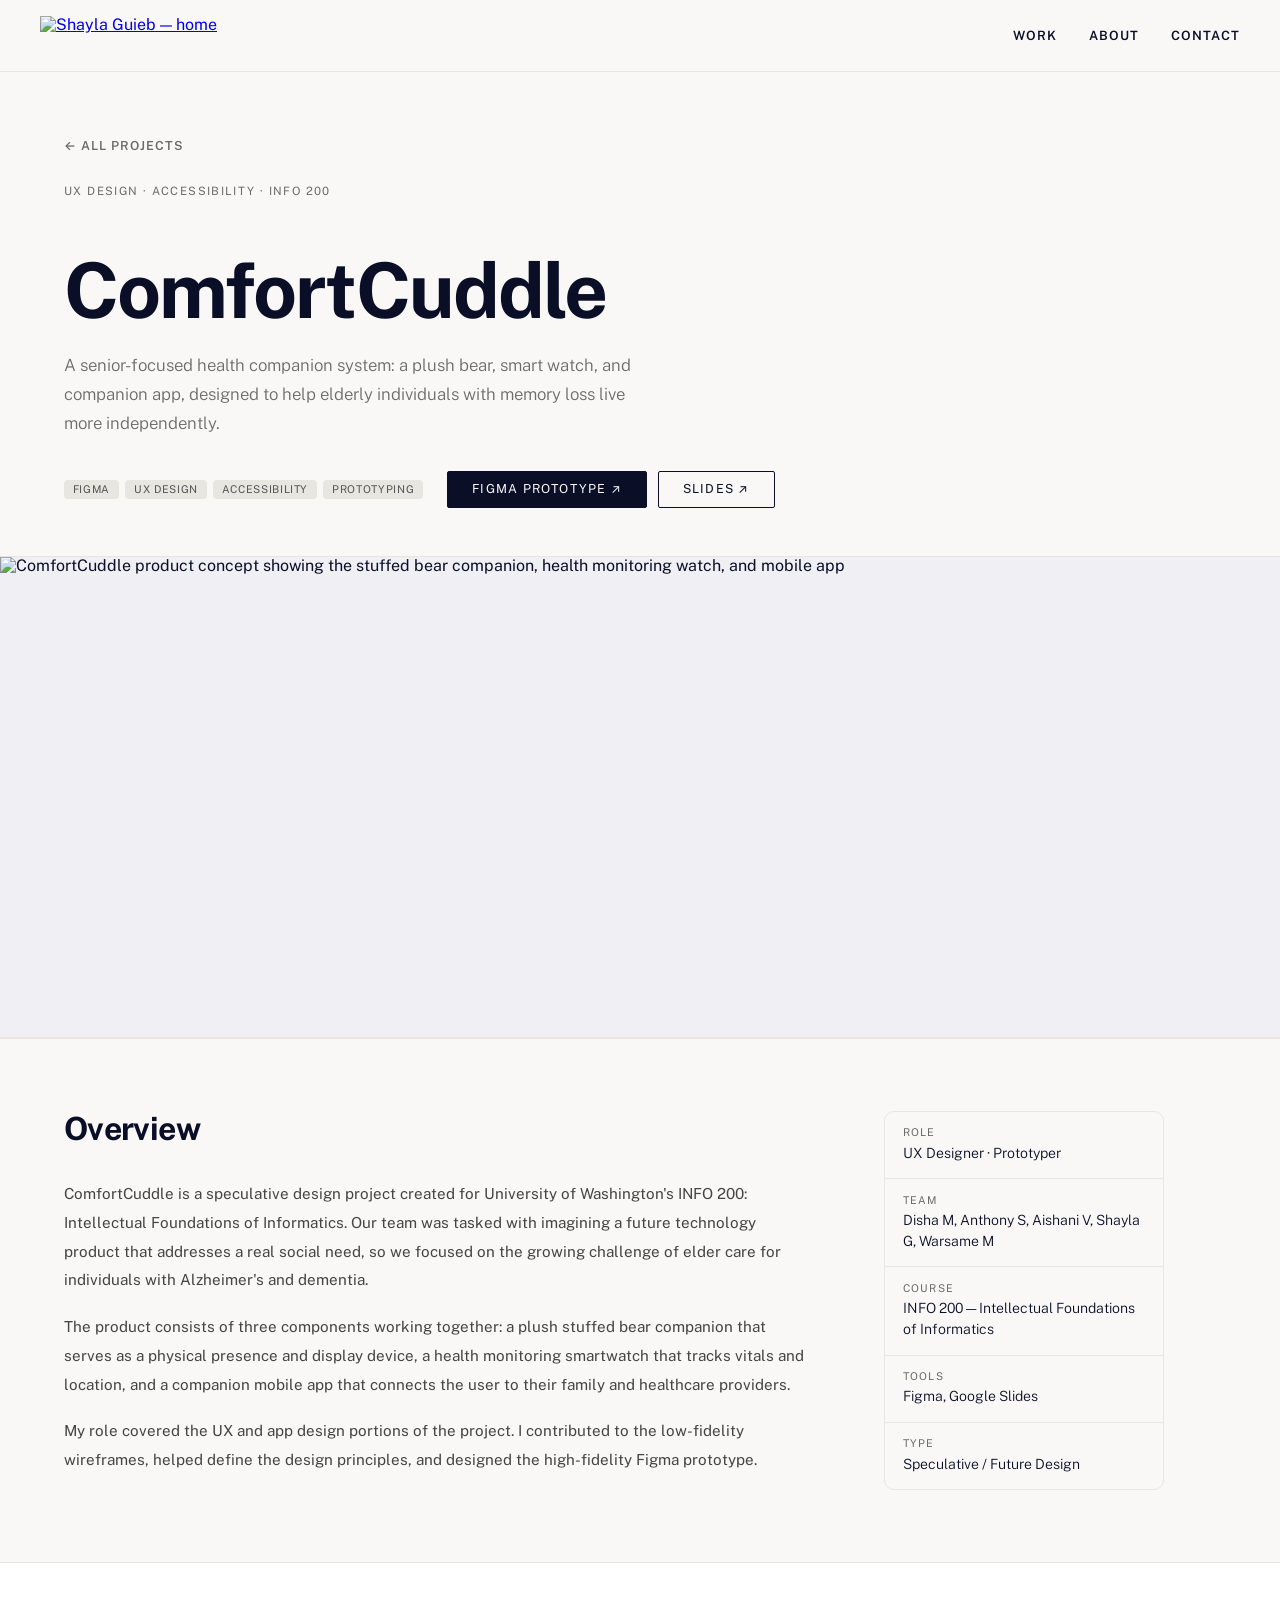
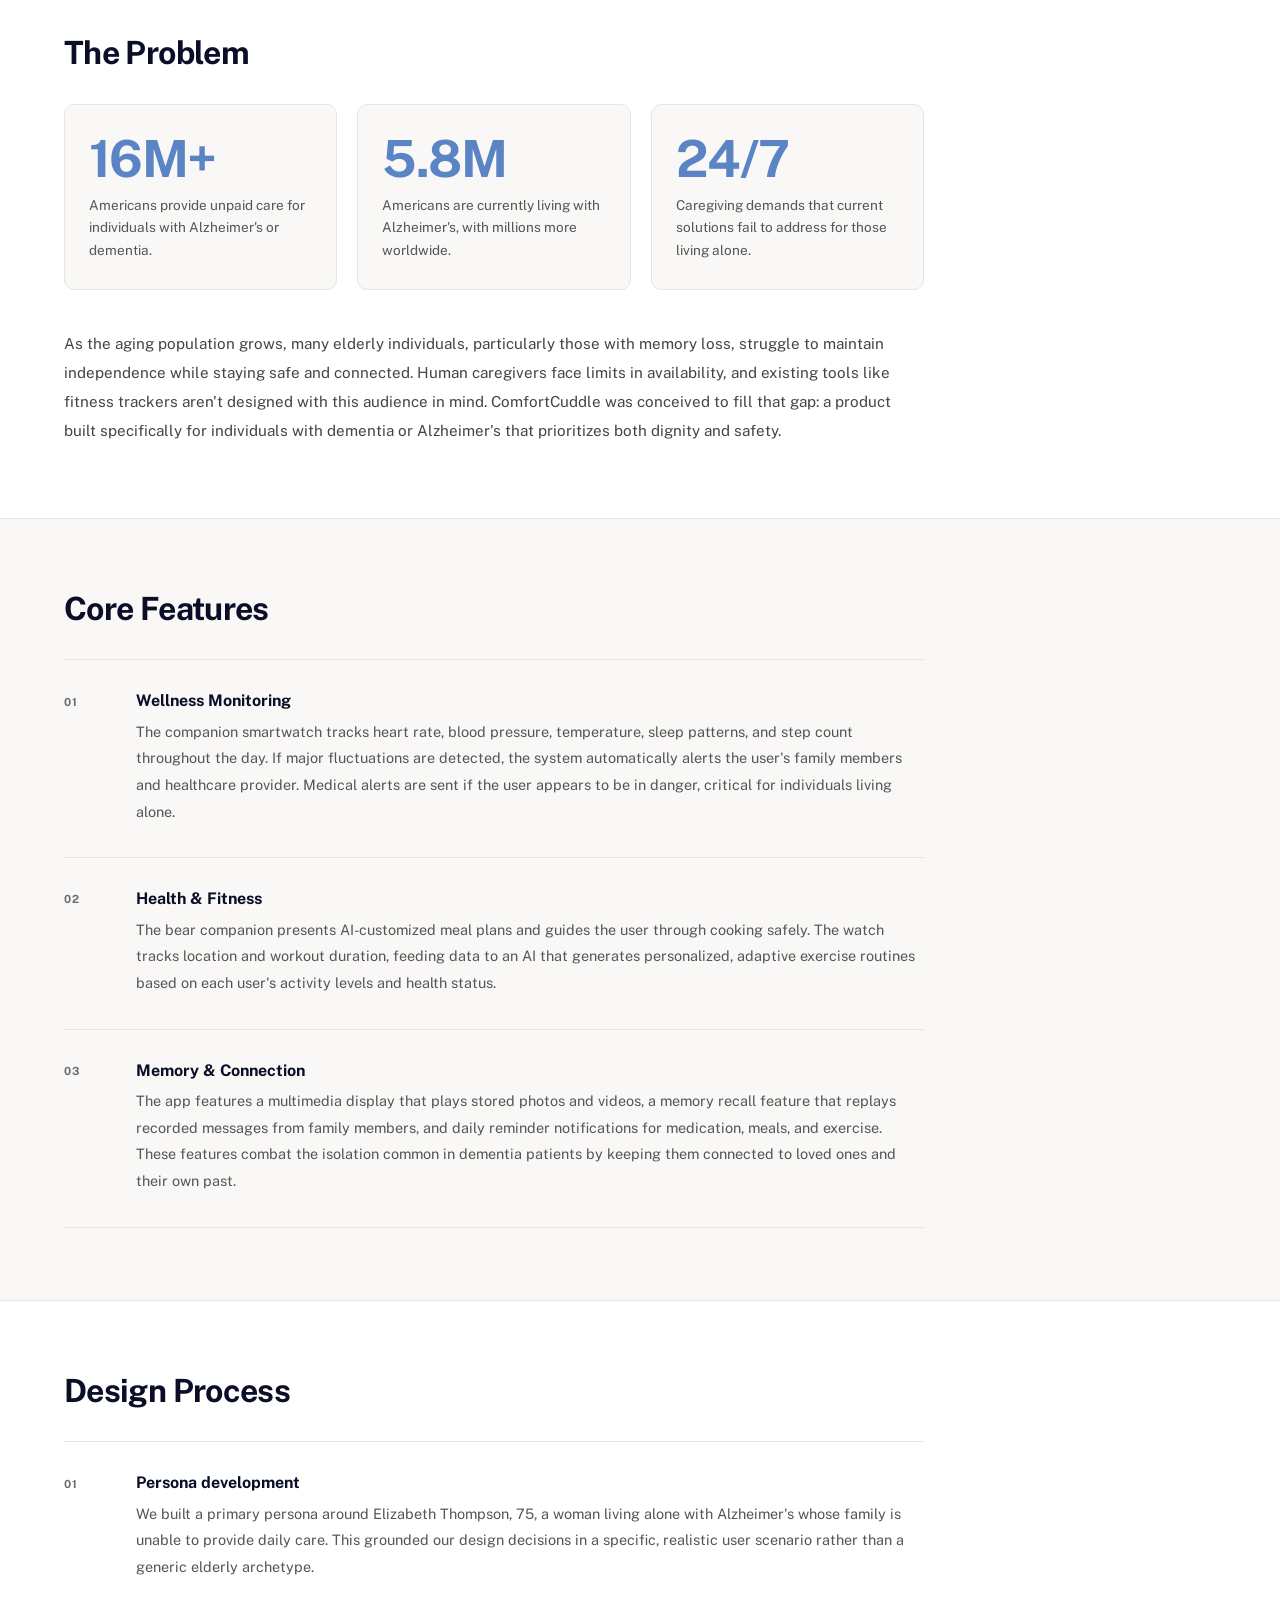
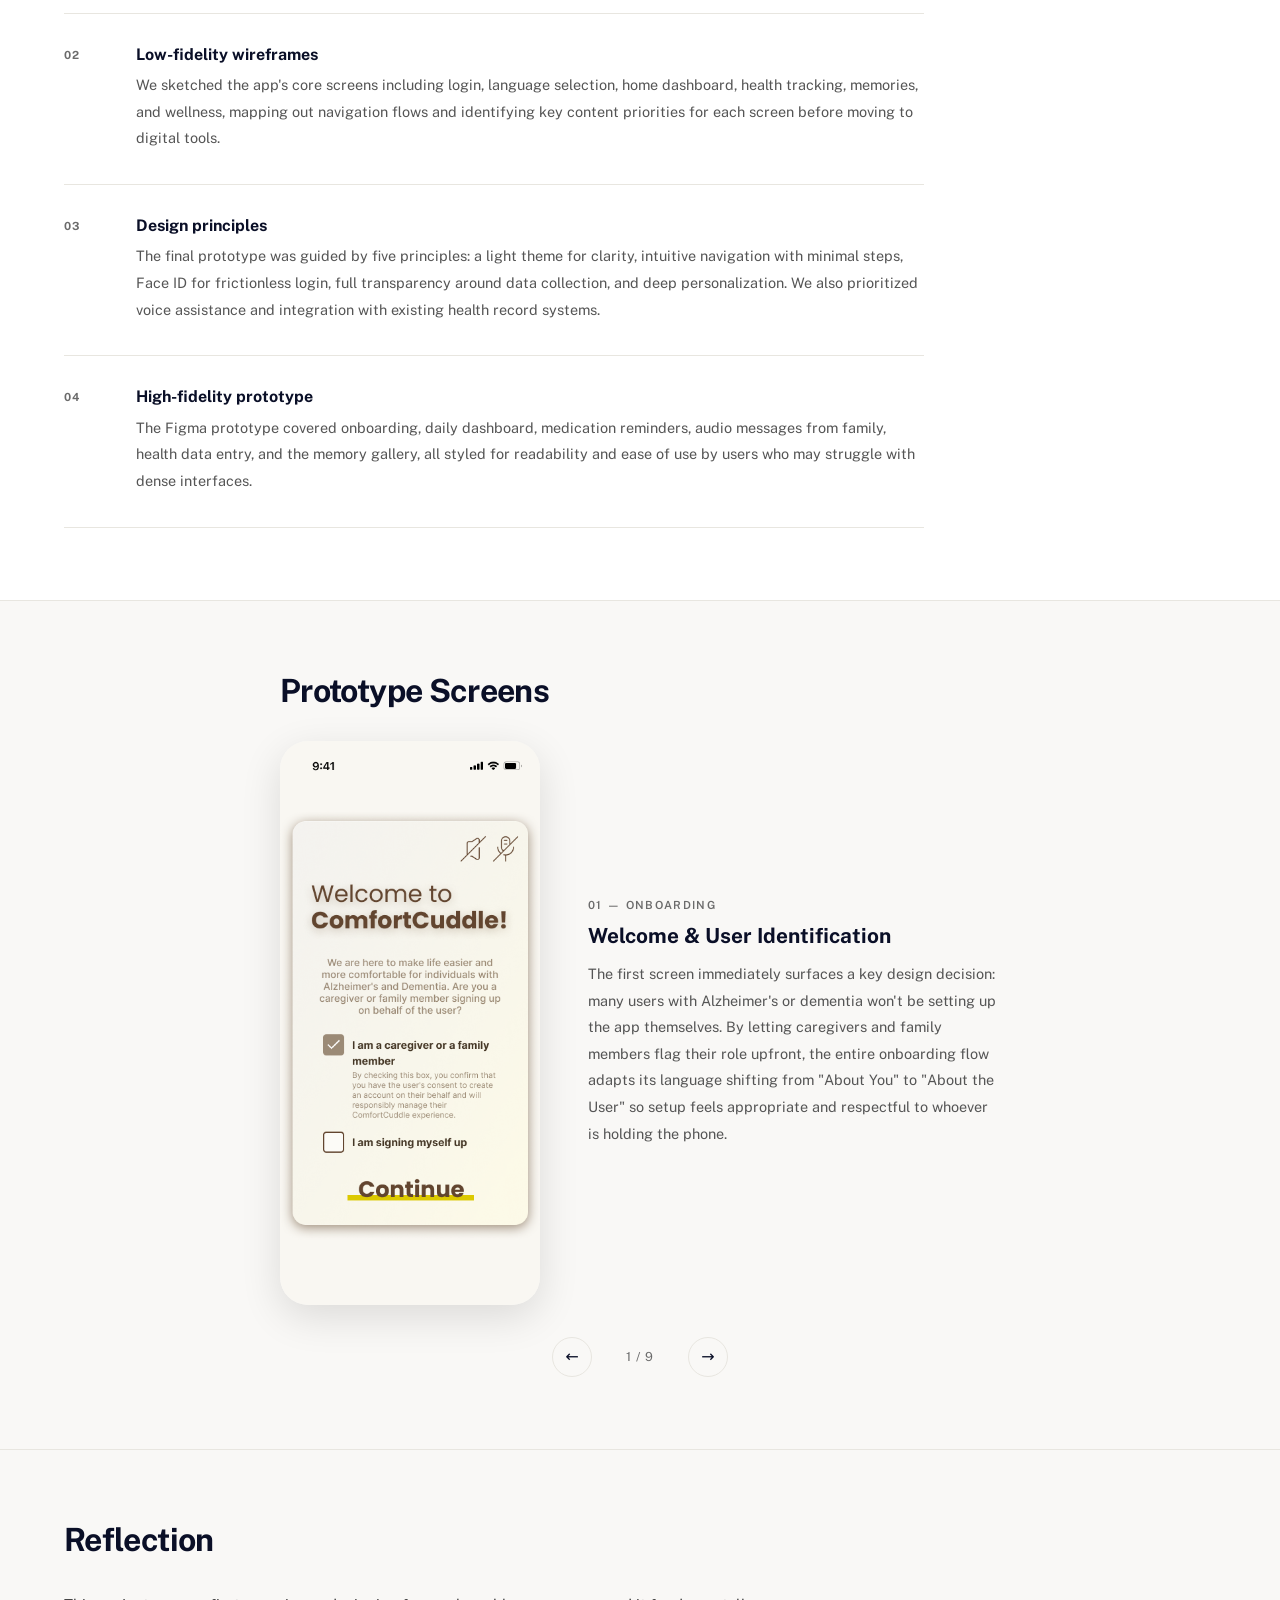
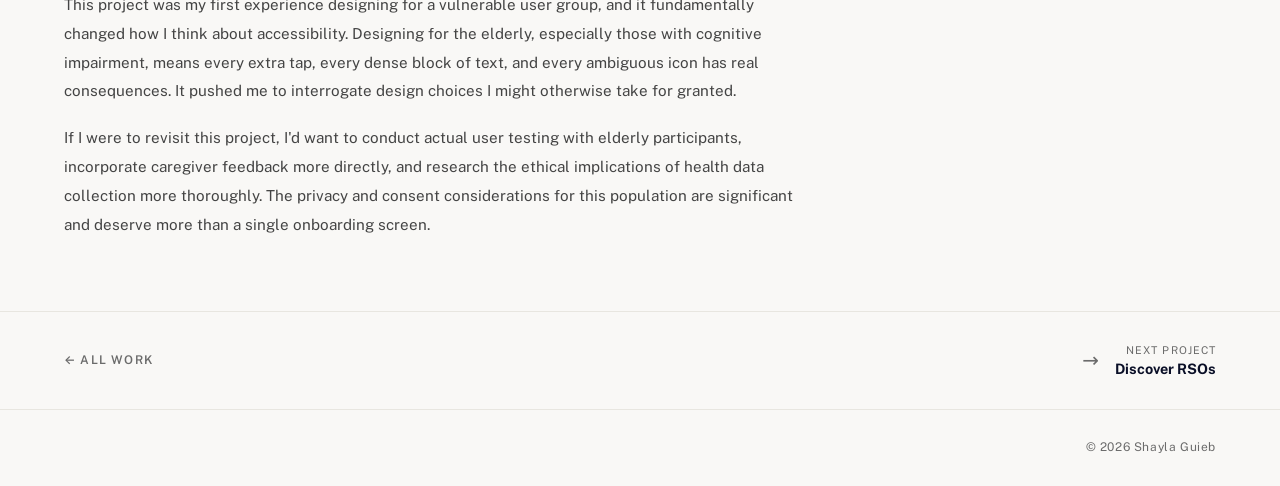
==== commit 24285b3d: "styling changes" ====
--- a/comfort-cuddle.html
+++ b/comfort-cuddle.html
@@ -4,27 +4,27 @@
   <meta charset="UTF-8">
   <meta name="viewport" content="width=device-width, initial-scale=1.0">
   <title>ComfortCuddle — Shayla Guieb</title>
-  <link rel="icon" type="image/png" href="../img/sparkle.png">
-  <link rel="stylesheet" href="../style/normalize.css">
+  <link rel="icon" type="image/png" href="img/sparkle.png">
+  <link rel="stylesheet" href="style/normalize.css">
   <link rel="preconnect" href="https://fonts.googleapis.com">
   <link rel="preconnect" href="https://fonts.gstatic.com" crossorigin>
   <link href="https://fonts.googleapis.com/css2?family=Public+Sans:ital,wght@0,300;0,400;0,700;1,300&family=Inter:wght@400;600;700&display=swap" rel="stylesheet">
-  <link rel="stylesheet" href="../style/style.css">
-  <link rel="stylesheet" href="../style/project.css">
+  <link rel="stylesheet" href="style/style.css">
+  <link rel="stylesheet" href="style/project.css">
 </head>
 <body>
 
   <a href="#project-main" class="skip-link">Skip to main content</a>
 
   <nav class="navbar">
-    <a href="../index.html" class="nav-logo">
-      <img src="../img/kitty-logo.png" alt="Shayla Guieb — home">
+    <a href="index.html" class="nav-logo">
+      <img src="img/watermark.png" alt="Shayla Guieb — home">
     </a>
     <button id="nav-toggle" class="nav-toggle" aria-label="Menu" aria-expanded="false" aria-controls="nav-links">☰</button>
     <ul id="nav-links" class="nav-links">
-      <li><a href="../index.html#projects">Work</a></li>
-      <li><a href="../index.html#about">About</a></li>
-      <li><a href="../index.html#contact">Contact</a></li>
+      <li><a href="index.html#projects">Work</a></li>
+      <li><a href="index.html#about">About</a></li>
+      <li><a href="index.html#contact">Contact</a></li>
     </ul>
   </nav>
 
@@ -32,7 +32,7 @@
 
     <header class="project-header">
       <div class="project-header-inner">
-        <a href="../index.html#projects" class="back-link" aria-label="Back to all projects">← All projects</a>
+        <a href="index.html#projects" class="back-link" aria-label="Back to all projects">← All projects</a>
         <p class="project-header-category">UX Design · Accessibility · INFO 200</p>
         <h1 class="project-header-title">ComfortCuddle</h1>
         <p class="project-header-summary">A senior-focused health companion system: a plush bear, smart watch, and companion app, designed to help elderly individuals with memory loss live more independently.</p>
@@ -52,7 +52,7 @@
     </header>
 
     <div class="project-hero-img" role="img" aria-label="ComfortCuddle app prototype screens">
-      <img src="../img/comfort-cuddle-bkg.png" alt="ComfortCuddle product concept showing the stuffed bear companion, health monitoring watch, and mobile app">
+      <img src="img/comfort-cuddle-bkg.png" alt="ComfortCuddle product concept showing the stuffed bear companion, health monitoring watch, and mobile app">
     </div>
 
     <section class="project-section" aria-labelledby="overview-heading">
@@ -171,7 +171,7 @@
             <span class="process-step-number" aria-hidden="true">04</span>
             <div>
               <h3>High-fidelity prototype</h3>
-              <p>The Figma prototype covered onboarding, daily dashboard, medication reminders, audio messages from family, health data entry, and the memory gallery — all styled for readability and ease of use by users who may struggle with dense interfaces.</p>
+              <p>The Figma prototype covered onboarding, daily dashboard, medication reminders, audio messages from family, health data entry, and the memory gallery, all styled for readability and ease of use by users who may struggle with dense interfaces.</p>
             </div>
           </li>
         </ol>
@@ -187,27 +187,27 @@
 
             <!-- Slide 1 -->
             <div class="screen-slide active" role="group" aria-label="Screen 1 of 9: Welcome & User Identification">
-              <img src="../img/user-identification.png" alt="Welcome screen asking whether the user is a caregiver or signing up for themselves, with a checkbox for 'I am a caregiver or a family member' selected">
+              <img src="img/user-identification.png" alt="Welcome screen asking whether the user is a caregiver or signing up for themselves, with a checkbox for 'I am a caregiver or a family member' selected">
               <div class="screen-slide-info">
                 <p class="screen-slide-label">01 — Onboarding</p>
                 <h3 class="screen-slide-title">Welcome &amp; User Identification</h3>
-                <p class="screen-caption">The first screen immediately surfaces a key design decision: many users with Alzheimer's or dementia won't be setting up the app themselves. By letting caregivers and family members flag their role upfront, the entire onboarding flow adapts its language — shifting from "About You" to "About the User" — so setup feels appropriate and respectful to whoever is holding the phone.</p>
+                <p class="screen-caption">The first screen immediately surfaces a key design decision: many users with Alzheimer's or dementia won't be setting up the app themselves. By letting caregivers and family members flag their role upfront, the entire onboarding flow adapts its language shifting from "About You" to "About the User" so setup feels appropriate and respectful to whoever is holding the phone.</p>
               </div>
             </div>
 
             <!-- Slide 2 -->
             <div class="screen-slide" role="group" aria-label="Screen 2 of 9: Privacy & Data Collection">
-              <img src="../img/data-collection.png" alt="Privacy consent screen explaining how ComfortCuddle uses health data, with a Continue button">
+              <img src="img/data-collection.png" alt="Privacy consent screen explaining how ComfortCuddle uses health data, with a Continue button">
               <div class="screen-slide-info">
                 <p class="screen-slide-label">02 — Onboarding</p>
                 <h3 class="screen-slide-title">Privacy &amp; Data Consent</h3>
-                <p class="screen-caption">Before any data is collected, the app presents a plain-language explanation of how health information is used — to improve services, personalize recommendations, and support research. One of our five core design principles was full transparency around data collection, especially critical for a vulnerable population whose consent must be obtained thoughtfully and explicitly.</p>
+                <p class="screen-caption">Before any data is collected, the app presents a plain-language explanation of how health information is used to improve services, personalize recommendations, and support research. One of our five core design principles was full transparency around data collection, especially critical for a vulnerable population whose consent must be obtained thoughtfully and explicitly.</p>
               </div>
             </div>
 
             <!-- Slide 3 -->
             <div class="screen-slide" role="group" aria-label="Screen 3 of 9: Onboarding Goals Quiz">
-              <img src="../img/onboarding-quiz.png" alt="Onboarding screen asking the user to select their goals for ComfortCuddle: Health, Memory, or Wellness">
+              <img src="img/onboarding-quiz.png" alt="Onboarding screen asking the user to select their goals for ComfortCuddle: Health, Memory, or Wellness">
               <div class="screen-slide-info">
                 <p class="screen-slide-label">03 — Onboarding</p>
                 <h3 class="screen-slide-title">Goals Quiz</h3>
@@ -217,61 +217,61 @@
 
             <!-- Slide 4 -->
             <div class="screen-slide" role="group" aria-label="Screen 4 of 9: Profile Setup — Demographics (Caretaker flow)">
-              <img src="../img/profile-demographics-caretaker.png" alt="Profile setup form titled 'About the User' with fields for name, gender identity, pronouns, and age — shown in caretaker flow">
+              <img src="img/profile-demographics-caretaker.png" alt="Profile setup form titled 'About the User' with fields for name, gender identity, pronouns, and age — shown in caretaker flow">
               <div class="screen-slide-info">
                 <p class="screen-slide-label">04 — Profile Setup</p>
                 <h3 class="screen-slide-title">Demographics — Caretaker Flow</h3>
-                <p class="screen-caption">When a caregiver is setting up the profile, the form header reads "About the User" rather than "About You." This small copy shift carries real weight: it preserves the dignity of the person the account belongs to, and keeps the caregiver's role as a facilitator — not the subject — clear throughout setup.</p>
+                <p class="screen-caption">When a caregiver is setting up the profile, the form header reads "About the User" rather than "About You." This small copy shift carries real weight: it preserves the dignity of the person the account belongs to, and keeps the caregiver's role as a facilitator, and not the subject, clear throughout setup.</p>
               </div>
             </div>
 
             <!-- Slide 5 -->
             <div class="screen-slide" role="group" aria-label="Screen 5 of 9: Profile Setup — Health Information (Caretaker flow)">
-              <img src="../img/profile-health-caretaker.png" alt="Health setup form titled 'About their health' with fields for heart rate, blood pressure, medications, healthcare provider, and options to connect a health app or provider chart">
+              <img src="img/profile-health-caretaker.png" alt="Health setup form titled 'About their health' with fields for heart rate, blood pressure, medications, healthcare provider, and options to connect a health app or provider chart">
               <div class="screen-slide-info">
                 <p class="screen-slide-label">05 — Profile Setup</p>
                 <h3 class="screen-slide-title">Health Information</h3>
-                <p class="screen-caption">The health form captures baseline vitals, current medications, and the user's healthcare provider — the foundation the watch needs to detect meaningful deviations. Two integration buttons let caregivers connect an existing health app or pull records directly from the provider's chart system, reducing manual entry and the risk of errors.</p>
+                <p class="screen-caption">The health form captures baseline vitals, current medications, and the user's healthcare provider, the foundation the watch needs to detect meaningful deviations. Two integration buttons let caregivers connect an existing health app or pull records directly from the provider's chart system, reducing manual entry and the risk of errors.</p>
               </div>
             </div>
 
             <!-- Slide 6 -->
             <div class="screen-slide" role="group" aria-label="Screen 6 of 9: Home Dashboard">
-              <img src="../img/overview.png" alt="Home dashboard showing a medication reminder at 1:00 PM, an audio message from grandchildren, a Your Week section with cards for Wellness Guide, Wellness Alert, and Memories, and a bottom navigation bar">
+              <img src="img/overview.png" alt="Home dashboard showing a medication reminder at 1:00 PM, an audio message from grandchildren, a Your Week section with cards for Wellness Guide, Wellness Alert, and Memories, and a bottom navigation bar">
               <div class="screen-slide-info">
                 <p class="screen-slide-label">06 — Daily Use</p>
                 <h3 class="screen-slide-title">Home Dashboard</h3>
-                <p class="screen-caption">The dashboard is the emotional center of the app. A medication reminder anchors the top with clear time and dosage. Below it, a voice message from family plays inline — the waveform visualization is familiar and inviting. The "Your Week" card row surfaces the most urgent context — including a Wellness Alert — without overwhelming the user with information.</p>
+                <p class="screen-caption">The dashboard is the emotional center of the app. A medication reminder anchors the top with clear time and dosage. Below it, a voice message from family plays inline using the waveform visualization is familiar and inviting. The "Your Week" card row surfaces the most urgent context, including a Wellness Alert, without overwhelming the user with information.</p>
               </div>
             </div>
 
             <!-- Slide 7 -->
             <div class="screen-slide" role="group" aria-label="Screen 7 of 9: Wellness Alert">
-              <img src="../img/wellness-warning.png" alt="Wellness screen showing a red alert banner warning of a high temperature reading and stating the healthcare provider has been contacted, alongside heart rate, blood pressure, sleep, and mental status data">
+              <img src="img/wellness-warning.png" alt="Wellness screen showing a red alert banner warning of a high temperature reading and stating the healthcare provider has been contacted, alongside heart rate, blood pressure, sleep, and mental status data">
               <div class="screen-slide-info">
                 <p class="screen-slide-label">07 — Safety</p>
                 <h3 class="screen-slide-title">Wellness Warning</h3>
-                <p class="screen-caption">When the watch detects a concerning reading — here, a high body temperature — the app surfaces a plain-language alert and confirms that the healthcare provider has already been notified. The user doesn't need to take any action; the system acts for them. This screen embodies the core safety promise of ComfortCuddle for individuals living alone.</p>
+                <p class="screen-caption">When the watch detects a concerning reading, such as high or unusual body temperature, the app surfaces a plain-language alert and confirms that the healthcare provider has already been notified. The user doesn't need to take any action; the system acts for them. This screen embodies the core safety promise of ComfortCuddle for individuals living alone.</p>
               </div>
             </div>
 
             <!-- Slide 8 -->
             <div class="screen-slide" role="group" aria-label="Screen 8 of 9: Health and Fitness">
-              <img src="../img/health-fitness.png" alt="Health and Fitness screen showing today's activities: 2,500 steps walking for 1 hour at moderate intensity, light yoga for 45 minutes at low intensity, 8 hours sleep, and 54 oz water intake">
+              <img src="img/health-fitness.png" alt="Health and Fitness screen showing today's activities: 2,500 steps walking for 1 hour at moderate intensity, light yoga for 45 minutes at low intensity, 8 hours sleep, and 54 oz water intake">
               <div class="screen-slide-info">
                 <p class="screen-slide-label">08 — Daily Use</p>
                 <h3 class="screen-slide-title">Health &amp; Fitness</h3>
-                <p class="screen-caption">Activity data from the smartwatch surfaces here as a clean daily log. Each card names the activity, duration, and intensity — information the AI uses to generate tomorrow's adaptive routine. Sleep and hydration fill in the full picture. A "Give these a try" section scrolls below, offering personalized suggestions without being prescriptive.</p>
+                <p class="screen-caption">Activity data from the smartwatch surfaces here as a clean daily log. Each card names the activity, duration, and intensity which are information the AI uses to generate tomorrow's adaptive routine. Sleep and hydration fill in the full picture. A "Give these a try" section scrolls below, offering personalized suggestions without being prescriptive.</p>
               </div>
             </div>
 
             <!-- Slide 9 -->
             <div class="screen-slide" role="group" aria-label="Screen 9 of 9: Memory Gallery">
-              <img src="../img/memory.png" alt="Memory screen titled 'Through the Years' showing a chronological photo gallery with family photos labeled Halloween 2018, Summer Photoshoot 2016, and Blueberry Picking 2015">
+              <img src="img/memory.png" alt="Memory screen titled 'Through the Years' showing a chronological photo gallery with family photos labeled Halloween 2018, Summer Photoshoot 2016, and Blueberry Picking 2015">
               <div class="screen-slide-info">
                 <p class="screen-slide-label">09 — Daily Use</p>
                 <h3 class="screen-slide-title">Memory Gallery</h3>
-                <p class="screen-caption">The memory gallery surfaces family photos in reverse chronological order, labeled with the event and year. For users with Alzheimer's, this isn't just a photo album — it's a daily anchoring tool. Named events give context that a date alone can't provide. Family members can add new photos and recordings remotely, keeping the gallery alive and current.</p>
+                <p class="screen-caption">The memory gallery surfaces family photos in reverse chronological order, labeled with the event and year. For users with Alzheimer's, this is a daily anchoring tool. Named events give context that a date alone can't provide. Family members can add new photos and recordings remotely, keeping the gallery alive and current.</p>
               </div>
             </div>
 
@@ -298,7 +298,7 @@
     </section>
 
     <nav class="project-nav" aria-label="Navigate between projects">
-      <a href="../index.html#projects" class="project-nav-all">← All work</a>
+      <a href="index.html#projects" class="project-nav-all">← All work</a>
       <a href="discover-rsos.html" class="project-nav-link project-nav-link--next">
         <span class="project-nav-label">
           <span class="project-nav-hint">Next project</span>
@@ -311,11 +311,11 @@
   </main>
 
   <footer class="site-footer">
-    <img src="../img/kitty-logo.png" alt="">
+    <img src="img/watermark.png" alt="">
     <p>© 2026 Shayla Guieb</p>
   </footer>
 
-  <script src="../js/script.js"></script>
+  <script src="js/script.js"></script>
   <script>
     (function () {
       const slides = document.querySelectorAll('.screen-slide');
--- a/style/style.css
+++ b/style/style.css
@@ -21,7 +21,7 @@
   --off-white:    #f9f8f6;
   --warm-gray:    #e8e6e0;
   --mid-gray:     #6b6b6b;
-  --accent:       #c8472a;
+  --accent:       #5B84C4;
   --navbar-h:     4.5rem;
   --font-body:    'Public Sans', system-ui, -apple-system, sans-serif;
   --font-display: 'Public Sans', 'Inter', system-ui, sans-serif;
